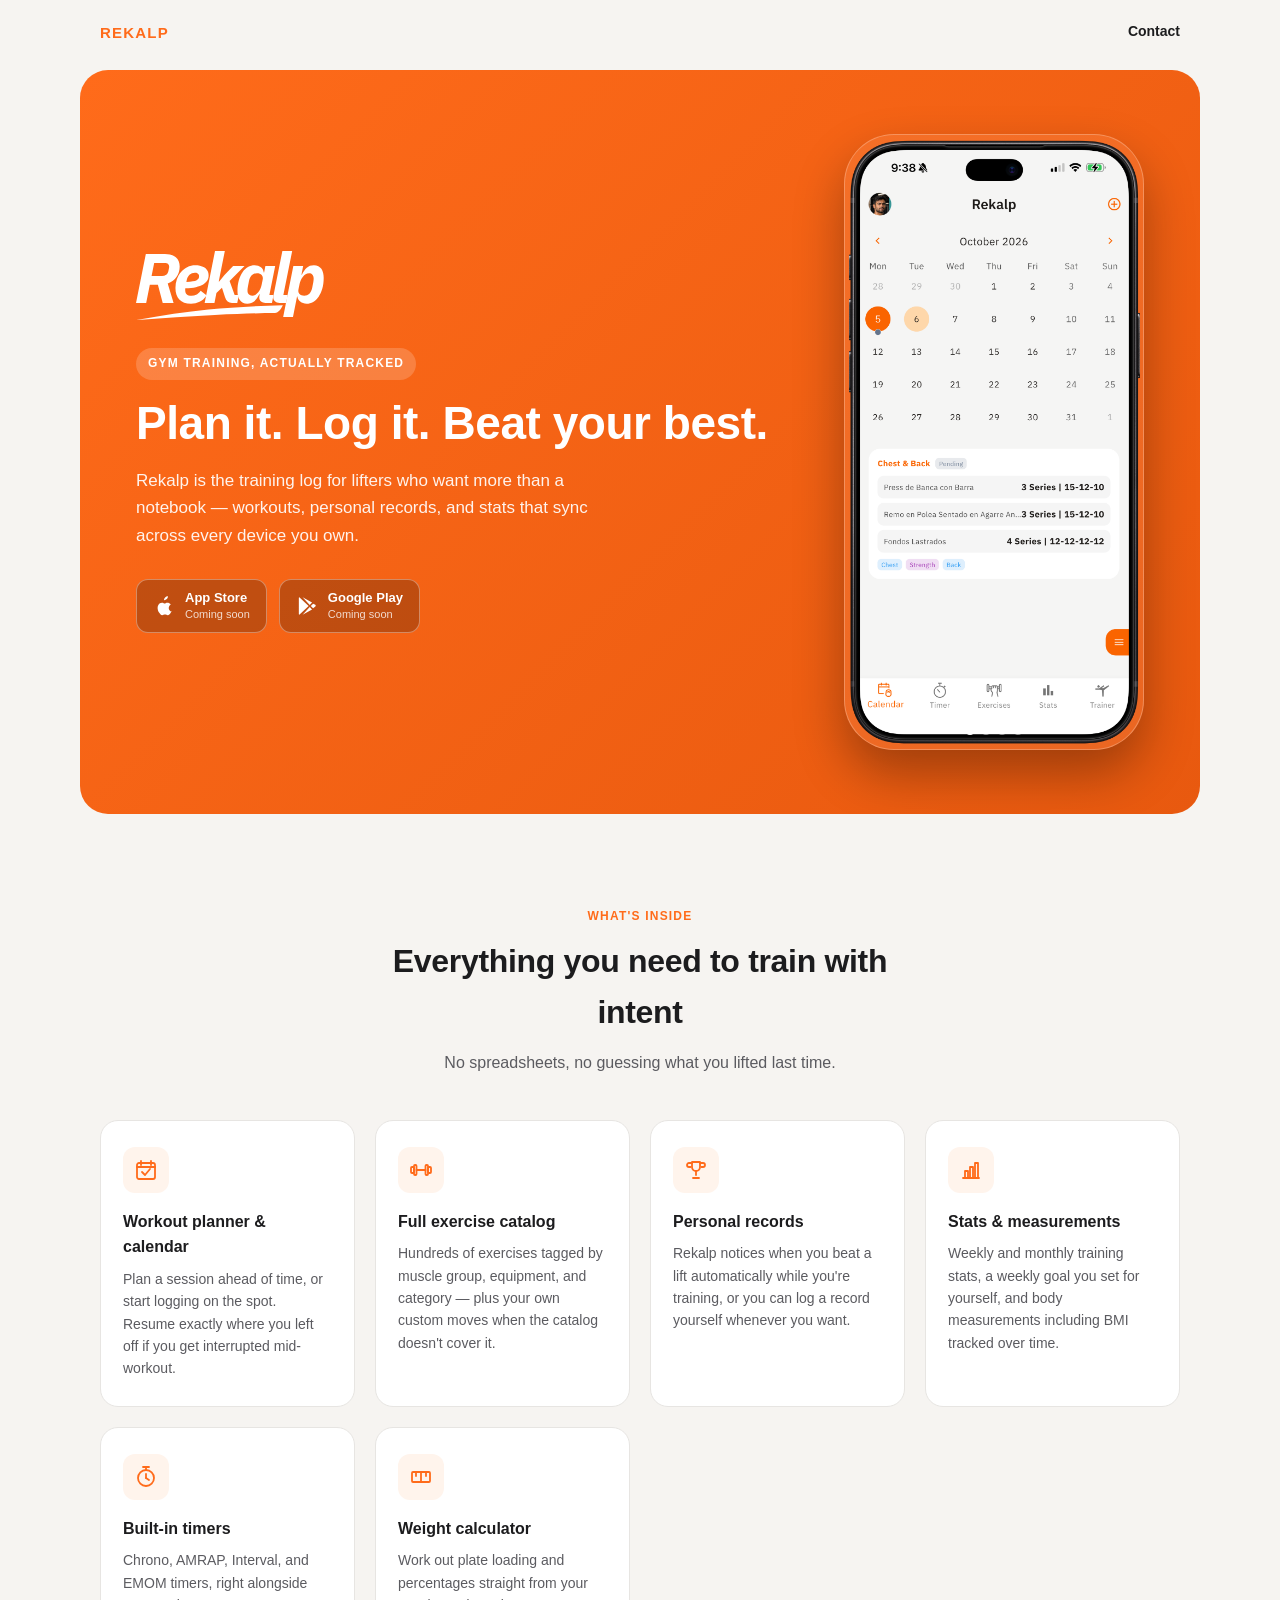
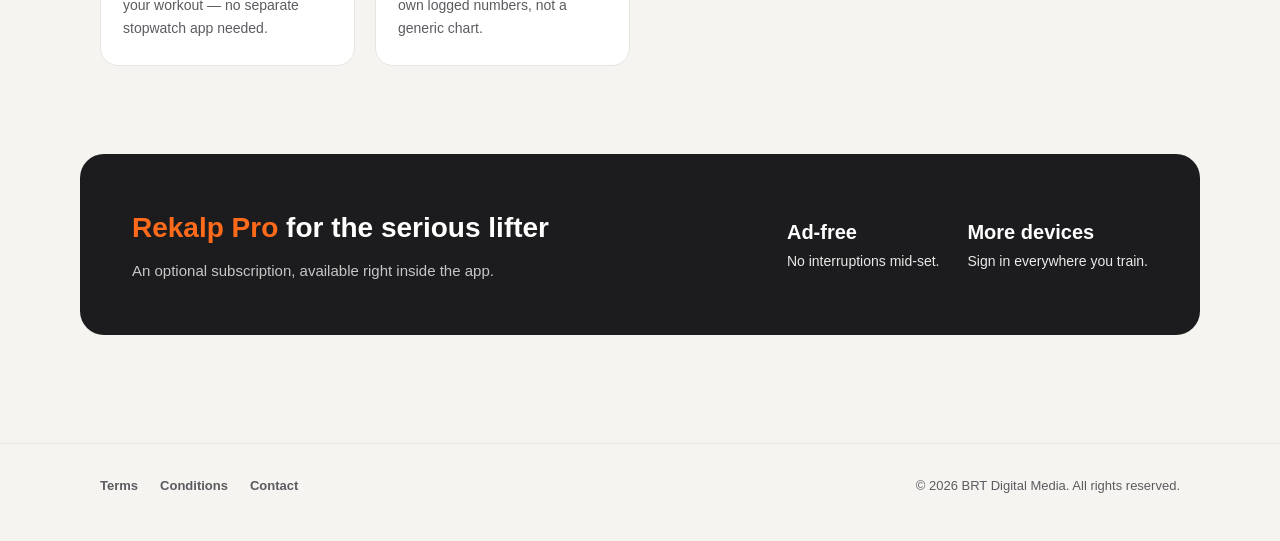
==== index.html @ 87a7c95c "initial landing" ====
<!DOCTYPE html>
<html lang="en">
<head>
<meta charset="UTF-8">
<meta name="viewport" content="width=device-width, initial-scale=1">
<title>Rekalp - Train with intent</title>
<meta name="description" content="Rekalp is a gym training log: plan workouts, log every set, track personal records and stats, all synced across your devices.">
<style>
  :root {
    --accent: #ff6b1a;
    --accent-dark: #e8590f;
    --accent-soft: #fff4ec;
    --ink: #1c1c1e;
    --muted: #5b5b60;
    --line: #e7e5e2;
    --card-bg: #ffffff;
    --page-bg: #f6f4f1;
  }
  * { box-sizing: border-box; }
  html { scroll-behavior: smooth; }
  body {
    margin: 0;
    background: var(--page-bg);
    color: var(--ink);
    font-family: -apple-system, BlinkMacSystemFont, "Segoe UI", Roboto, Helvetica, Arial, sans-serif;
    line-height: 1.6;
  }
  a { color: var(--accent); text-decoration: none; }
  .wrap {
    max-width: 1120px;
    margin: 0 auto;
    padding: 0 20px;
  }

  /* ---- Nav ---- */
  nav.topbar {
    padding: 20px 0;
  }
  nav.topbar .wrap {
    display: flex;
    align-items: center;
    justify-content: space-between;
  }
  .brand {
    font-size: 15px;
    font-weight: 700;
    letter-spacing: 0.08em;
    text-transform: uppercase;
    color: var(--accent);
  }
  .nav-link {
    font-size: 14px;
    font-weight: 600;
    color: var(--ink);
    border-bottom: 2px solid transparent;
    padding-bottom: 2px;
  }
  .nav-link:hover { border-color: var(--accent); }

  /* ---- Hero ---- */
  .hero {
    background: linear-gradient(135deg, var(--accent) 0%, var(--accent-dark) 100%);
    border-radius: 28px;
    margin: 4px 16px 0;
    padding: clamp(32px, 6vw, 64px) clamp(20px, 6vw, 56px);
    overflow: hidden;
  }
  @media (min-width: 900px) {
    .hero { margin: 4px auto 0; max-width: 1120px; }
  }
  .hero-inner {
    display: flex;
    align-items: center;
    gap: clamp(24px, 5vw, 56px);
    flex-wrap: wrap;
  }
  .hero-copy { flex: 1 1 380px; }
  .hero-logo { width: clamp(140px, 22vw, 190px); margin-bottom: 28px; display: block; }
  .hero-logo svg { width: 100%; height: auto; display: block; }
  .eyebrow {
    display: inline-block;
    font-size: 12px;
    font-weight: 700;
    letter-spacing: 0.1em;
    text-transform: uppercase;
    color: #fff;
    background: rgba(255,255,255,0.18);
    padding: 6px 12px;
    border-radius: 999px;
    margin-bottom: 18px;
  }
  .hero h1 {
    color: #fff;
    font-size: clamp(30px, 4.2vw, 46px);
    line-height: 1.12;
    letter-spacing: -0.01em;
    margin: 0 0 18px;
  }
  .hero p.lead {
    color: rgba(255,255,255,0.92);
    font-size: 17px;
    max-width: 480px;
    margin: 0 0 30px;
  }
  .store-row {
    display: flex;
    gap: 12px;
    flex-wrap: wrap;
  }
  .store-badge {
    display: flex;
    align-items: center;
    gap: 10px;
    background: rgba(0,0,0,0.22);
    color: #fff;
    border: 1px solid rgba(255,255,255,0.35);
    border-radius: 12px;
    padding: 10px 16px;
    font-size: 13px;
    line-height: 1.25;
  }
  .store-badge svg { width: 22px; height: 22px; flex-shrink: 0; }
  .store-badge .store-label { font-weight: 700; display: block; font-size: 13px; }
  .store-badge .store-sub { opacity: 0.8; font-size: 11px; }

  .hero-media { flex: 0 0 auto; margin: 0 auto; }
  .carousel {
    position: relative;
    width: 300px;
    max-width: 70vw;
    aspect-ratio: 1090 / 2235;
    border-radius: 50px;
    overflow: hidden;
    background: rgba(255, 255, 255, 0.08);
    border: 1px solid rgba(255, 255, 255, 0.25);
    box-shadow: 0 24px 50px rgba(0, 0, 0, 0.32);
  }
  .carousel-slide {
    position: absolute;
    inset: 0;
    width: 100%;
    height: 100%;
    object-fit: contain;
    opacity: 0;
    transition: opacity 0.6s ease;
  }
  .carousel-slide.active { opacity: 1; }
  .carousel-dots {
    position: absolute;
    left: 0;
    right: 0;
    bottom: 14px;
    display: flex;
    justify-content: center;
    gap: 8px;
  }
  .carousel-dot {
    width: 8px;
    height: 8px;
    border-radius: 50%;
    background: rgba(255,255,255,0.45);
    border: none;
    padding: 0;
    cursor: pointer;
  }
  .carousel-dot.active { background: #fff; }

  /* ---- Features ---- */
  .section { padding: clamp(56px, 8vw, 88px) 0; }
  .section-head { max-width: 560px; margin: 0 auto 44px; text-align: center; }
  .section-head .eyebrow-dark {
    display: inline-block;
    font-size: 12px;
    font-weight: 700;
    letter-spacing: 0.1em;
    text-transform: uppercase;
    color: var(--accent);
    margin-bottom: 10px;
  }
  .section-head h2 {
    font-size: clamp(24px, 3vw, 32px);
    margin: 0 0 12px;
    letter-spacing: -0.01em;
  }
  .section-head p { color: var(--muted); margin: 0; }

  .feature-grid {
    display: grid;
    grid-template-columns: repeat(auto-fit, minmax(230px, 1fr));
    gap: 20px;
  }
  .feature-card {
    background: var(--card-bg);
    border: 1px solid var(--line);
    border-radius: 18px;
    padding: 26px 22px;
  }
  .feature-icon {
    width: 46px;
    height: 46px;
    border-radius: 12px;
    background: var(--accent-soft);
    color: var(--accent);
    display: flex;
    align-items: center;
    justify-content: center;
    margin-bottom: 16px;
  }
  .feature-icon svg { width: 24px; height: 24px; }
  .feature-card h3 {
    font-size: 16px;
    margin: 0 0 8px;
  }
  .feature-card p {
    font-size: 14px;
    color: var(--muted);
    margin: 0;
  }

  /* ---- Pro band ---- */
  .pro-band {
    background: var(--ink);
    border-radius: 24px;
    margin: 0 16px;
    padding: clamp(32px, 6vw, 52px);
    color: #fff;
    display: flex;
    align-items: center;
    justify-content: space-between;
    gap: 24px;
    flex-wrap: wrap;
  }
  @media (min-width: 900px) {
    .pro-band { margin: 0 auto; max-width: 1120px; }
  }
  .pro-band h2 {
    font-size: clamp(22px, 3vw, 28px);
    margin: 0 0 8px;
  }
  .pro-band p {
    color: rgba(255,255,255,0.75);
    max-width: 440px;
    margin: 0;
    font-size: 15px;
  }
  .pro-tag {
    color: var(--accent);
    font-weight: 700;
  }
  .pro-list {
    display: flex;
    gap: 28px;
    flex-wrap: wrap;
  }
  .pro-list div {
    font-size: 14px;
    color: rgba(255,255,255,0.9);
  }
  .pro-list strong { display: block; font-size: 20px; color: #fff; margin-bottom: 2px; }

  /* ---- Footer ---- */
  footer {
    border-top: 1px solid var(--line);
    padding: 32px 0 44px;
    margin-top: 20px;
  }
  footer .wrap {
    display: flex;
    justify-content: space-between;
    align-items: center;
    gap: 16px;
    flex-wrap: wrap;
  }
  .footer-links { display: flex; gap: 22px; flex-wrap: wrap; }
  .footer-links a {
    color: var(--muted);
    font-size: 13px;
    font-weight: 600;
  }
  .footer-links a:hover { color: var(--accent); }
  .footer-copy { color: var(--muted); font-size: 13px; }
</style>
</head>
<body>

<nav class="topbar">
  <div class="wrap">
    <span class="brand">Rekalp</span>
    <a class="nav-link" href="https://mywodbook.com/rekalp/contact.html">Contact</a>
  </div>
</nav>

<header class="hero">
  <div class="hero-inner">
    <div class="hero-copy">
      <div class="hero-logo">
        <svg viewBox="0 0 485 178" xmlns="http://www.w3.org/2000/svg" role="img" aria-label="Rekalp">
          <g fill="#FFFFFF" fill-rule="nonzero">
            <path d="M25.955,132.46 L0,132.46 L25.06,7.518 L73.748,7.518 C85.6813333,7.518 94.9595,10.3223333 101.5825,15.931 C108.2055,21.5396667 111.517,29.4753333 111.517,39.738 C111.517,44.392 110.860667,48.9565 109.548,53.4315 C108.235333,57.9065 106.266333,62.0831667 103.641,65.9615 C101.015667,69.8398333 97.8235,73.2408333 94.0645,76.1645 C90.3055,79.0881667 85.92,81.3853333 80.908,83.056 L95.944,132.46 L68.199,132.46 L55.848,86.099 L35.263,86.099 L25.955,132.46 Z M66.409,63.903 C70.4663333,63.903 73.9568333,62.829 76.8805,60.681 C79.8041667,58.533 81.7433333,55.2513333 82.698,50.836 C83.2946667,48.0913333 83.772,45.8538333 84.13,44.1235 C84.488,42.3931667 84.667,41.0506667 84.667,40.096 C84.667,37.3513333 83.7421667,35.0541667 81.8925,33.2045 C80.0428333,31.3548333 77.149,30.43 73.211,30.43 L46.361,30.43 L39.738,63.903 L66.409,63.903 Z"></path>
            <path d="M140.401755,134.608 C127.036422,134.608 117.072088,130.998167 110.508755,123.7785 C103.945422,116.558833 100.663755,106.684 100.663755,94.154 C100.663755,86.636 101.857088,79.3865 104.243755,72.4055 C106.630422,65.4245 110.031422,59.2788333 114.446755,53.9685 C118.862088,48.6581667 124.232088,44.392 130.556755,41.17 C136.881422,37.948 143.922088,36.337 151.678755,36.337 C155.258755,36.337 159.017755,36.7546667 162.955755,37.59 C166.893755,38.4253333 170.503588,39.8275 173.785255,41.7965 C177.066922,43.7655 179.811588,46.4206667 182.019255,49.762 C184.226922,53.1033333 185.330755,57.3396667 185.330755,62.471 C185.330755,67.3636667 184.197088,71.7491667 181.929755,75.6275 C179.662422,79.5058333 176.142088,82.8471667 171.368755,85.6515 C166.595422,88.4558333 160.449755,90.6635 152.931755,92.2745 C145.413755,93.8855 136.404088,94.87 125.902755,95.228 C125.664088,96.302 125.544755,97.1373333 125.544755,97.734 C125.544755,98.3306667 125.544755,98.8676667 125.544755,99.345 C125.544755,103.879667 126.767922,107.519333 129.214255,110.264 C131.660588,113.008667 135.986422,114.381 142.191755,114.381 C146.249088,114.381 150.037922,113.515833 153.558255,111.7855 C157.078588,110.055167 160.927088,106.564667 165.103755,101.314 L180.497755,113.486 C174.650422,121.242667 168.534588,126.702167 162.150255,129.8645 C155.765922,133.026833 148.516422,134.608 140.401755,134.608 Z M150.246755,55.49 C144.876755,55.49 140.312255,57.2501667 136.553255,60.7705 C132.794255,64.2908333 130.377755,69.094 129.303755,75.18 L128.587755,79.297 C135.270422,78.939 140.729922,78.3423333 144.966255,77.507 C149.202588,76.6716667 152.514088,75.6275 154.900755,74.3745 C157.287422,73.1215 158.898422,71.7193333 159.733755,70.168 C160.569088,68.6166667 160.986755,66.8863333 160.986755,64.977 C160.986755,62.9483333 160.628755,61.3075 159.912755,60.0545 C159.196755,58.8015 158.301755,57.8468333 157.227755,57.1905 C156.153755,56.5341667 154.990255,56.0866667 153.737255,55.848 C152.484255,55.6093333 151.320755,55.49 150.246755,55.49 Z"></path>
            <path d="M201.68551,-1.42108547e-14 L226.74551,-1.42108547e-14 L211.17251,77.865 L212.42551,77.865 L225.31351,61.755 L247.86751,38.485 L277.04451,38.485 L238.91751,76.612 L251.80551,112.412 L262.72451,112.412 L258.42851,132.46 L245.00351,132.46 C236.172844,132.46 230.265844,127.746333 227.28251,118.319 L219.40651,93.796 L205.26551,107.042 L200.25351,132.46 L175.19351,132.46 L201.68551,-1.42108547e-14 Z"></path>
            <path d="M330.452265,132.46 C325.917599,132.46 322.158599,131.266667 319.175265,128.88 C316.191932,126.493333 314.700265,123.092333 314.700265,118.677 C314.700265,117.722333 314.759932,116.708 314.879265,115.634 C314.998599,114.56 315.117932,113.784333 315.237265,113.307 L315.774265,110.622 L314.700265,110.622 C311.000932,118.259333 306.824265,124.166333 302.170265,128.343 C297.516265,132.519667 291.489932,134.608 284.091265,134.608 C279.675932,134.608 275.887099,133.8025 272.724765,132.1915 C269.562432,130.5805 266.966932,128.313167 264.938265,125.3895 C262.909599,122.465833 261.417932,119.005167 260.463265,115.0075 C259.508599,111.009833 259.031265,106.684 259.031265,102.03 C259.031265,92.006 260.194765,82.9665 262.521765,74.9115 C264.848765,66.8565 267.981265,59.965 271.919265,54.237 C275.857265,48.509 280.481432,44.0936667 285.791765,40.991 C291.102099,37.8883333 296.740599,36.337 302.707265,36.337 C309.270599,36.337 314.670432,38.127 318.906765,41.707 C323.143099,45.287 325.559599,49.6426667 326.156265,54.774 L327.051265,54.774 L330.273265,38.485 L355.333265,38.485 L340.476265,112.412 L351.037265,112.412 L347.099265,132.46 L330.452265,132.46 Z M296.442265,114.023 C299.664265,114.023 302.587932,113.187667 305.213265,111.517 C307.838599,109.846333 310.105932,107.817667 312.015265,105.431 C314.043932,103.044333 315.804099,100.210167 317.295765,96.9285 C318.787432,93.6468333 319.891265,90.2756667 320.607265,86.815 L323.471265,72.495 C324.425932,68.0796667 323.530932,64.3803333 320.786265,61.397 C318.041599,58.4136667 314.043932,56.922 308.793265,56.922 C297.933932,56.922 291.072265,63.903 288.208265,77.865 L285.702265,90.395 C285.463599,91.7076667 285.224932,93.3783333 284.986265,95.407 C284.747599,97.4356667 284.628265,99.166 284.628265,100.598 C284.628265,104.774667 285.672432,108.056333 287.760765,110.443 C289.849099,112.829667 292.742932,114.023 296.442265,114.023 Z"></path>
            <path d="M366.49702,132.46 C361.604354,132.46 357.696187,131.147333 354.77252,128.522 C351.848854,125.896667 350.38702,122.436 350.38702,118.14 C350.38702,116.946667 350.56602,115.455 350.92402,113.665 L373.65702,-1.42108547e-14 L398.71702,-1.42108547e-14 L376.16302,112.412 L387.26102,112.412 L383.32302,132.46 L366.49702,132.46 Z"></path>
            <path d="M401.646776,38.485 L426.706776,38.485 L422.410776,60.323 L423.484776,60.323 C427.184109,52.6856667 431.360776,46.7786667 436.014776,42.602 C440.668776,38.4253333 446.695109,36.337 454.093776,36.337 C458.509109,36.337 462.297942,37.1425 465.460276,38.7535 C468.622609,40.3645 471.218109,42.6318333 473.246776,45.5555 C475.275442,48.4791667 476.767109,51.9398333 477.721776,55.9375 C478.676442,59.9351667 479.153776,64.261 479.153776,68.915 C479.153776,78.939 477.990276,87.9785 475.663276,96.0335 C473.336276,104.0885 470.203776,110.98 466.265776,116.708 C462.327776,122.436 457.703609,126.851333 452.393276,129.954 C447.082942,133.056667 441.444442,134.608 435.477776,134.608 C428.914442,134.608 423.514609,132.818 419.278276,129.238 C415.041942,125.658 412.625442,121.302333 412.028776,116.171 L411.133776,116.171 L400.751776,168.26 L375.691776,168.26 L401.646776,38.485 Z M429.391776,114.023 C440.251109,114.023 447.112776,107.042 449.976776,93.08 L452.482776,80.55 C452.721442,79.2373333 452.960109,77.5666667 453.198776,75.538 C453.437442,73.5093333 453.556776,71.779 453.556776,70.347 C453.556776,66.1703333 452.512609,62.8886667 450.424276,60.502 C448.335942,58.1153333 445.442109,56.922 441.742776,56.922 C438.520776,56.922 435.597109,57.7573333 432.971776,59.428 C430.346442,61.0986667 428.079109,63.1273333 426.169776,65.514 C424.141109,67.9006667 422.380942,70.7348333 420.889276,74.0165 C419.397609,77.2981667 418.293776,80.6693333 417.577776,84.13 L414.713776,98.45 C413.759109,103.223333 414.654109,107.012167 417.398776,109.8165 C420.143442,112.620833 424.141109,114.023 429.391776,114.023 Z"></path>
          </g>
          <path d="M0,176.46 C66.1505769,164.254519 127.817244,155.254519 185,149.46 C242.182756,143.665481 305.51609,139.998814 375,138.46 C371.666667,145.126667 368.333333,150.126667 365,153.46 C361.666667,156.793333 358.333333,158.46 355,158.46 C319.430687,158.391214 268.097353,160.057881 201,163.46 C133.902647,166.862119 66.9026466,171.195453 0,176.46 Z" fill="#FFFFFF"></path>
        </svg>
      </div>
      <span class="eyebrow">Gym training, actually tracked</span>
      <h1>Plan it. Log it. Beat your best.</h1>
      <p class="lead">Rekalp is the training log for lifters who want more than a notebook — workouts, personal records, and stats that sync across every device you own.</p>
      <div class="store-row">
        <span class="store-badge">
          <svg viewBox="0 0 24 24" fill="currentColor"><path d="M16.365 1.43c0 1.14-.42 2.1-1.26 2.91-.9.87-1.95 1.32-3.15 1.26-.03-1.11.42-2.1 1.26-2.94.87-.9 1.98-1.35 3.15-1.23zM20.46 17.19c-.42.96-.9 1.83-1.47 2.61-.78 1.08-1.56 2.16-2.82 2.19-1.23.03-1.65-.75-3.06-.75-1.44 0-1.89.72-3.09.78-1.23.06-2.16-1.17-2.97-2.25-1.62-2.19-2.88-6.21-1.2-8.94.84-1.38 2.31-2.25 3.9-2.28 1.2-.03 1.95.81 2.97.81 1.02 0 1.65-.81 3.09-.81 1.26 0 2.61.69 3.57 1.89-3.15 1.95-2.64 6.24.09 7.56z"/></svg>
          <span><span class="store-label">App Store</span><span class="store-sub">Coming soon</span></span>
        </span>
        <span class="store-badge">
          <svg viewBox="0 0 24 24" fill="currentColor"><path d="M3.6 2.4 13.8 12 3.6 21.6c-.3-.2-.5-.5-.5-.9V3.3c0-.4.2-.7.5-.9zM15 13.2l2.5 2.5-10.3 5.9 7.8-8.4zM21.1 10.7c.6.5.6 1.3 0 1.8l-2.4 1.9L16.1 12l2.6-2.4 2.4 1.1zM15 10.8 7.2 2.4l10.3 5.9L15 10.8z"/></svg>
          <span><span class="store-label">Google Play</span><span class="store-sub">Coming soon</span></span>
        </span>
      </div>
    </div>
    <div class="hero-media">
      <div class="carousel" id="heroCarousel">
        <img class="carousel-slide active" src="screenshot_1.png" alt="Rekalp app screenshot 1">
        <img class="carousel-slide" src="screenshot_2.png" alt="Rekalp app screenshot 2">
        <img class="carousel-slide" src="screenshot_3.png" alt="Rekalp app screenshot 3">
        <img class="carousel-slide" src="screenshot_4.png" alt="Rekalp app screenshot 4">
        <div class="carousel-dots">
          <button class="carousel-dot active" data-index="0" aria-label="Show screenshot 1"></button>
          <button class="carousel-dot" data-index="1" aria-label="Show screenshot 2"></button>
          <button class="carousel-dot" data-index="2" aria-label="Show screenshot 3"></button>
          <button class="carousel-dot" data-index="3" aria-label="Show screenshot 4"></button>
        </div>
      </div>
    </div>
  </div>
</header>

<section class="section">
  <div class="wrap">
    <div class="section-head">
      <span class="eyebrow-dark">What's inside</span>
      <h2>Everything you need to train with intent</h2>
      <p>No spreadsheets, no guessing what you lifted last time.</p>
    </div>
    <div class="feature-grid">

      <div class="feature-card">
        <div class="feature-icon">
          <svg viewBox="0 0 24 24" fill="none" stroke="currentColor" stroke-width="1.8" stroke-linecap="round" stroke-linejoin="round"><rect x="3" y="5" width="18" height="16" rx="2"/><line x1="3" y1="9" x2="21" y2="9"/><line x1="7" y1="3" x2="7" y2="7"/><line x1="17" y1="3" x2="17" y2="7"/><polyline points="8 14 11 17 16 11"/></svg>
        </div>
        <h3>Workout planner &amp; calendar</h3>
        <p>Plan a session ahead of time, or start logging on the spot. Resume exactly where you left off if you get interrupted mid-workout.</p>
      </div>

      <div class="feature-card">
        <div class="feature-icon">
          <svg viewBox="0 0 24 24" fill="none" stroke="currentColor" stroke-width="1.8" stroke-linecap="round" stroke-linejoin="round"><rect x="2" y="9" width="3" height="6" rx="1"/><rect x="19" y="9" width="3" height="6" rx="1"/><rect x="5" y="7" width="2.5" height="10" rx="1"/><rect x="16.5" y="7" width="2.5" height="10" rx="1"/><line x1="7.5" y1="12" x2="16.5" y2="12"/></svg>
        </div>
        <h3>Full exercise catalog</h3>
        <p>Hundreds of exercises tagged by muscle group, equipment, and category — plus your own custom moves when the catalog doesn't cover it.</p>
      </div>

      <div class="feature-card">
        <div class="feature-icon">
          <svg viewBox="0 0 24 24" fill="none" stroke="currentColor" stroke-width="1.8" stroke-linecap="round" stroke-linejoin="round"><path d="M8 4h8v5a4 4 0 0 1-8 0V4Z"/><path d="M8 5H5a2 2 0 0 0 0 4h1.5"/><path d="M16 5h3a2 2 0 0 1 0 4h-1.5"/><line x1="12" y1="13" x2="12" y2="17"/><line x1="9" y1="20" x2="15" y2="20"/></svg>
        </div>
        <h3>Personal records</h3>
        <p>Rekalp notices when you beat a lift automatically while you're training, or you can log a record yourself whenever you want.</p>
      </div>

      <div class="feature-card">
        <div class="feature-icon">
          <svg viewBox="0 0 24 24" fill="none" stroke="currentColor" stroke-width="1.8" stroke-linecap="round" stroke-linejoin="round"><line x1="4" y1="20" x2="20" y2="20"/><rect x="6" y="13" width="3" height="7"/><rect x="11" y="9" width="3" height="11"/><rect x="16" y="5" width="3" height="15"/></svg>
        </div>
        <h3>Stats &amp; measurements</h3>
        <p>Weekly and monthly training stats, a weekly goal you set for yourself, and body measurements including BMI tracked over time.</p>
      </div>

      <div class="feature-card">
        <div class="feature-icon">
          <svg viewBox="0 0 24 24" fill="none" stroke="currentColor" stroke-width="1.8" stroke-linecap="round" stroke-linejoin="round"><circle cx="12" cy="13" r="8"/><line x1="12" y1="13" x2="12" y2="9"/><line x1="12" y1="13" x2="15" y2="15"/><line x1="9" y1="2" x2="15" y2="2"/><line x1="12" y1="2" x2="12" y2="5"/></svg>
        </div>
        <h3>Built-in timers</h3>
        <p>Chrono, AMRAP, Interval, and EMOM timers, right alongside your workout — no separate stopwatch app needed.</p>
      </div>

      <div class="feature-card">
        <div class="feature-icon">
          <svg viewBox="0 0 24 24" fill="none" stroke="currentColor" stroke-width="1.8" stroke-linecap="round" stroke-linejoin="round"><rect x="3" y="7" width="18" height="10" rx="1"/><path d="M12 7v10"/><path d="M7 7v4"/><path d="M17 7v4"/></svg>
        </div>
        <h3>Weight calculator</h3>
        <p>Work out plate loading and percentages straight from your own logged numbers, not a generic chart.</p>
      </div>

    </div>
  </div>
</section>

<section class="section" style="padding-top: 0;">
  <div class="pro-band">
    <div>
      <h2><span class="pro-tag">Rekalp Pro</span> for the serious lifter</h2>
      <p>An optional subscription, available right inside the app.</p>
    </div>
    <div class="pro-list">
      <div><strong>Ad&#8209;free</strong>No interruptions mid-set.</div>
      <div><strong>More devices</strong>Sign in everywhere you train.</div>
    </div>
  </div>
</section>

<footer>
  <div class="wrap">
    <div class="footer-links">
      <a href="https://mywodbook.com/rekalp/terms" target="_blank" rel="noopener noreferrer">Terms</a>
      <a href="https://mywodbook.com/rekalp/conditions" target="_blank" rel="noopener noreferrer">Conditions</a>
      <a href="https://mywodbook.com/rekalp/contact.html">Contact</a>
    </div>
    <span class="footer-copy">&copy; 2026 BRT Digital Media. All rights reserved.</span>
  </div>
</footer>

<script>
(function () {
  var root = document.getElementById('heroCarousel');
  if (!root) return;
  var slides = root.querySelectorAll('.carousel-slide');
  var dots = root.querySelectorAll('.carousel-dot');
  var index = 0;
  var timer;

  function show(i) {
    index = i;
    slides.forEach(function (s, n) { s.classList.toggle('active', n === i); });
    dots.forEach(function (d, n) { d.classList.toggle('active', n === i); });
  }

  function next() {
    show((index + 1) % slides.length);
  }

  function restart() {
    clearInterval(timer);
    if (!window.matchMedia('(prefers-reduced-motion: reduce)').matches) {
      timer = setInterval(next, 4500);
    }
  }

  dots.forEach(function (dot) {
    dot.addEventListener('click', function () {
      show(parseInt(dot.dataset.index, 10));
      restart();
    });
  });

  restart();
})();
</script>

</body>
</html>
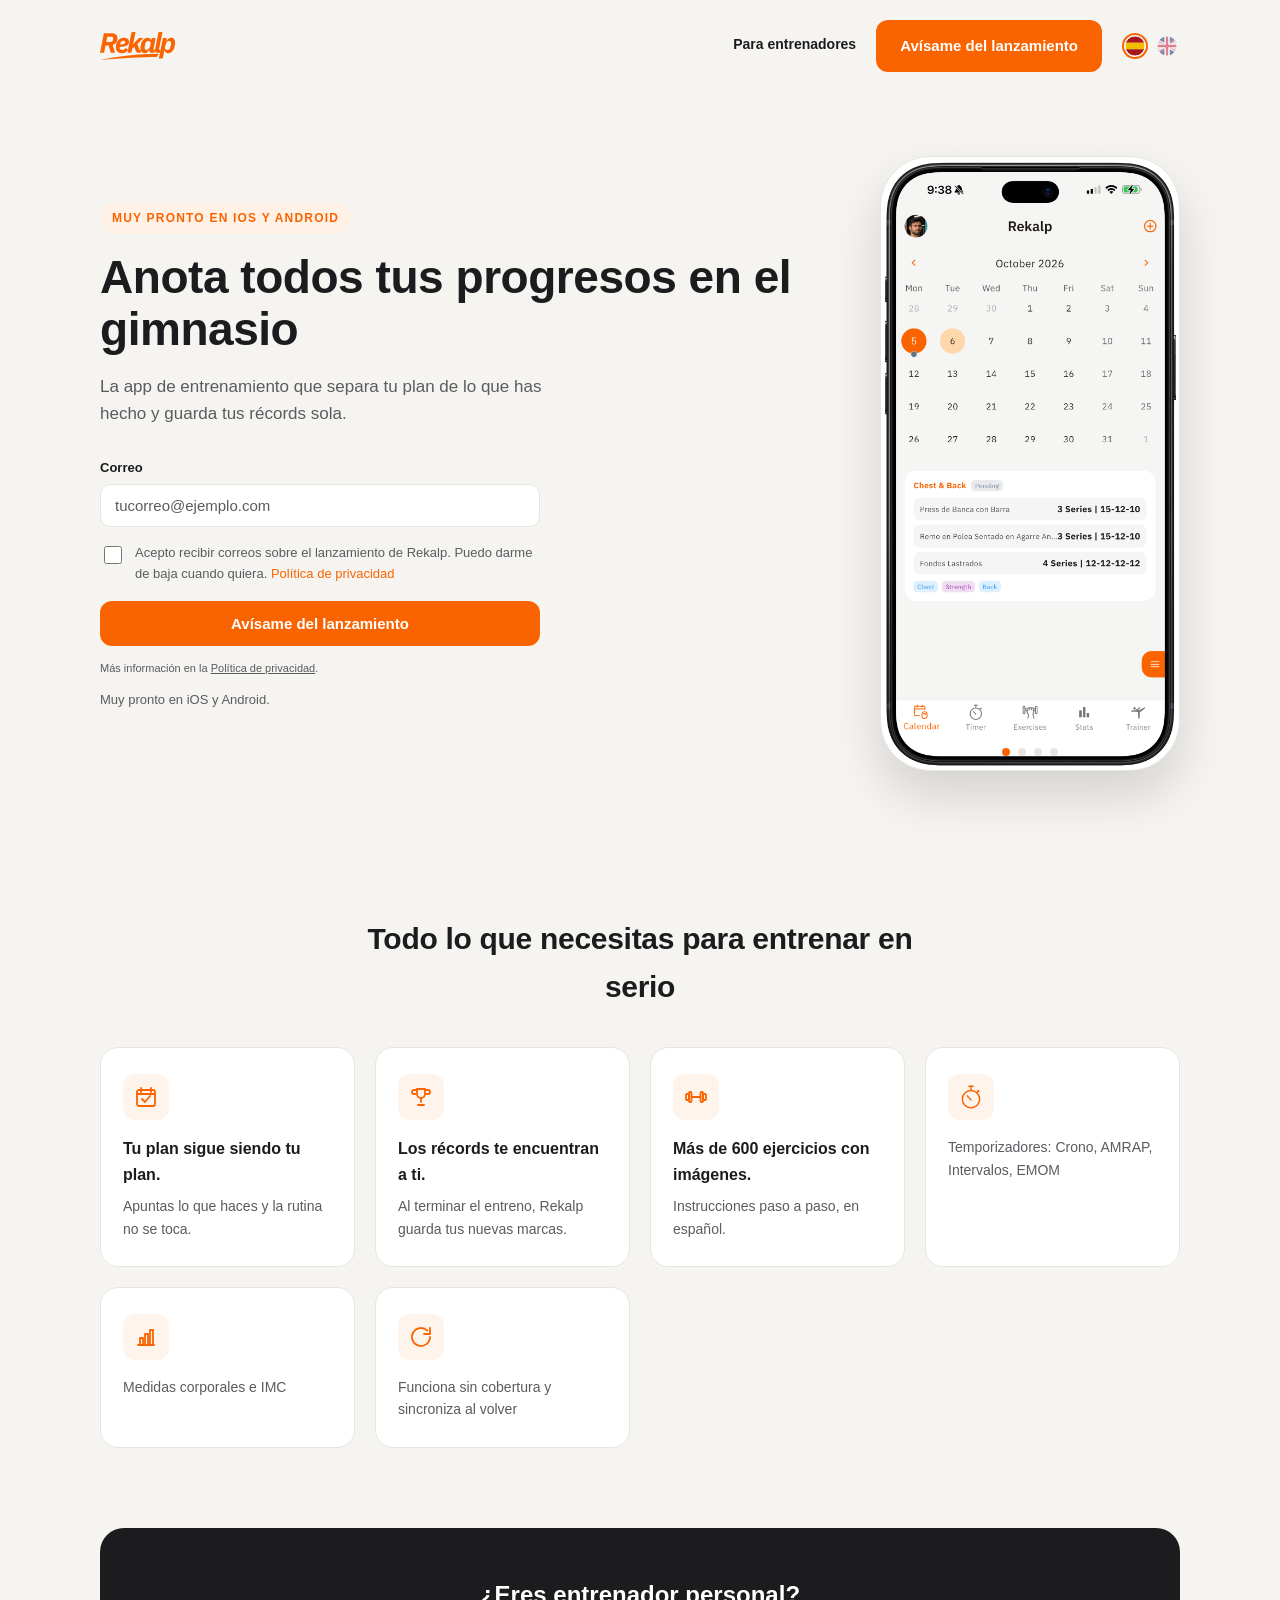
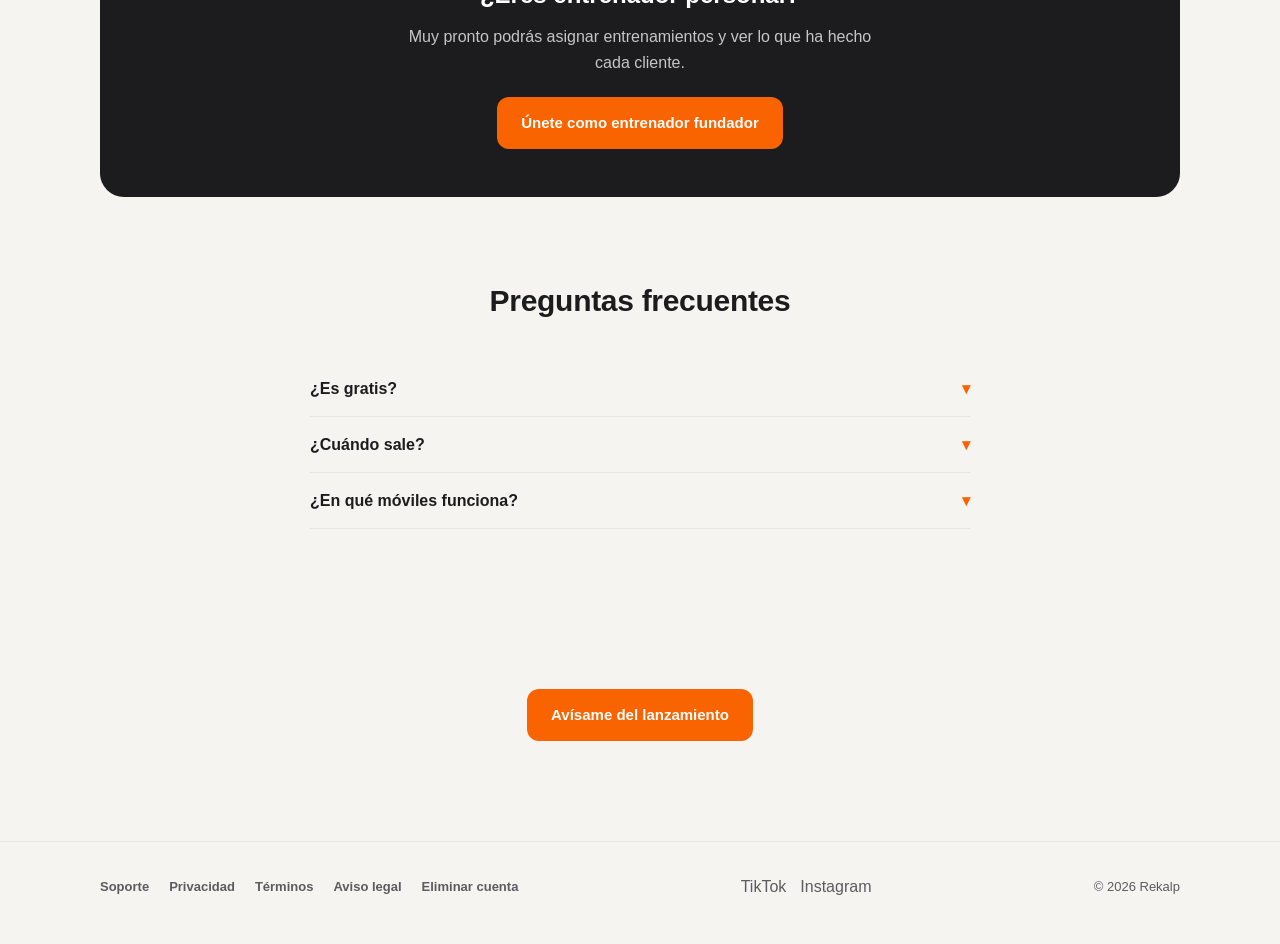
==== commit 5fd318e3: "Recreated the landing" ====
--- a/index.html
+++ b/index.html
@@ -1,336 +1,91 @@
 <!DOCTYPE html>
-<html lang="en">
+<html lang="es">
 <head>
 <meta charset="UTF-8">
 <meta name="viewport" content="width=device-width, initial-scale=1">
-<title>Rekalp - Train with intent</title>
-<meta name="description" content="Rekalp is a gym training log: plan workouts, log every set, track personal records and stats, all synced across your devices.">
-<style>
-  :root {
-    --accent: #ff6b1a;
-    --accent-dark: #e8590f;
-    --accent-soft: #fff4ec;
-    --ink: #1c1c1e;
-    --muted: #5b5b60;
-    --line: #e7e5e2;
-    --card-bg: #ffffff;
-    --page-bg: #f6f4f1;
-  }
-  * { box-sizing: border-box; }
-  html { scroll-behavior: smooth; }
-  body {
-    margin: 0;
-    background: var(--page-bg);
-    color: var(--ink);
-    font-family: -apple-system, BlinkMacSystemFont, "Segoe UI", Roboto, Helvetica, Arial, sans-serif;
-    line-height: 1.6;
-  }
-  a { color: var(--accent); text-decoration: none; }
-  .wrap {
-    max-width: 1120px;
-    margin: 0 auto;
-    padding: 0 20px;
-  }
-
-  /* ---- Nav ---- */
-  nav.topbar {
-    padding: 20px 0;
-  }
-  nav.topbar .wrap {
-    display: flex;
-    align-items: center;
-    justify-content: space-between;
-  }
-  .brand {
-    font-size: 15px;
-    font-weight: 700;
-    letter-spacing: 0.08em;
-    text-transform: uppercase;
-    color: var(--accent);
-  }
-  .nav-link {
-    font-size: 14px;
-    font-weight: 600;
-    color: var(--ink);
-    border-bottom: 2px solid transparent;
-    padding-bottom: 2px;
-  }
-  .nav-link:hover { border-color: var(--accent); }
-
-  /* ---- Hero ---- */
-  .hero {
-    background: linear-gradient(135deg, var(--accent) 0%, var(--accent-dark) 100%);
-    border-radius: 28px;
-    margin: 4px 16px 0;
-    padding: clamp(32px, 6vw, 64px) clamp(20px, 6vw, 56px);
-    overflow: hidden;
-  }
-  @media (min-width: 900px) {
-    .hero { margin: 4px auto 0; max-width: 1120px; }
-  }
-  .hero-inner {
-    display: flex;
-    align-items: center;
-    gap: clamp(24px, 5vw, 56px);
-    flex-wrap: wrap;
-  }
-  .hero-copy { flex: 1 1 380px; }
-  .hero-logo { width: clamp(140px, 22vw, 190px); margin-bottom: 28px; display: block; }
-  .hero-logo svg { width: 100%; height: auto; display: block; }
-  .eyebrow {
-    display: inline-block;
-    font-size: 12px;
-    font-weight: 700;
-    letter-spacing: 0.1em;
-    text-transform: uppercase;
-    color: #fff;
-    background: rgba(255,255,255,0.18);
-    padding: 6px 12px;
-    border-radius: 999px;
-    margin-bottom: 18px;
-  }
-  .hero h1 {
-    color: #fff;
-    font-size: clamp(30px, 4.2vw, 46px);
-    line-height: 1.12;
-    letter-spacing: -0.01em;
-    margin: 0 0 18px;
-  }
-  .hero p.lead {
-    color: rgba(255,255,255,0.92);
-    font-size: 17px;
-    max-width: 480px;
-    margin: 0 0 30px;
-  }
-  .store-row {
-    display: flex;
-    gap: 12px;
-    flex-wrap: wrap;
-  }
-  .store-badge {
-    display: flex;
-    align-items: center;
-    gap: 10px;
-    background: rgba(0,0,0,0.22);
-    color: #fff;
-    border: 1px solid rgba(255,255,255,0.35);
-    border-radius: 12px;
-    padding: 10px 16px;
-    font-size: 13px;
-    line-height: 1.25;
-  }
-  .store-badge svg { width: 22px; height: 22px; flex-shrink: 0; }
-  .store-badge .store-label { font-weight: 700; display: block; font-size: 13px; }
-  .store-badge .store-sub { opacity: 0.8; font-size: 11px; }
-
-  .hero-media { flex: 0 0 auto; margin: 0 auto; }
-  .carousel {
-    position: relative;
-    width: 300px;
-    max-width: 70vw;
-    aspect-ratio: 1090 / 2235;
-    border-radius: 50px;
-    overflow: hidden;
-    background: rgba(255, 255, 255, 0.08);
-    border: 1px solid rgba(255, 255, 255, 0.25);
-    box-shadow: 0 24px 50px rgba(0, 0, 0, 0.32);
-  }
-  .carousel-slide {
-    position: absolute;
-    inset: 0;
-    width: 100%;
-    height: 100%;
-    object-fit: contain;
-    opacity: 0;
-    transition: opacity 0.6s ease;
-  }
-  .carousel-slide.active { opacity: 1; }
-  .carousel-dots {
-    position: absolute;
-    left: 0;
-    right: 0;
-    bottom: 14px;
-    display: flex;
-    justify-content: center;
-    gap: 8px;
-  }
-  .carousel-dot {
-    width: 8px;
-    height: 8px;
-    border-radius: 50%;
-    background: rgba(255,255,255,0.45);
-    border: none;
-    padding: 0;
-    cursor: pointer;
-  }
-  .carousel-dot.active { background: #fff; }
-
-  /* ---- Features ---- */
-  .section { padding: clamp(56px, 8vw, 88px) 0; }
-  .section-head { max-width: 560px; margin: 0 auto 44px; text-align: center; }
-  .section-head .eyebrow-dark {
-    display: inline-block;
-    font-size: 12px;
-    font-weight: 700;
-    letter-spacing: 0.1em;
-    text-transform: uppercase;
-    color: var(--accent);
-    margin-bottom: 10px;
-  }
-  .section-head h2 {
-    font-size: clamp(24px, 3vw, 32px);
-    margin: 0 0 12px;
-    letter-spacing: -0.01em;
-  }
-  .section-head p { color: var(--muted); margin: 0; }
-
-  .feature-grid {
-    display: grid;
-    grid-template-columns: repeat(auto-fit, minmax(230px, 1fr));
-    gap: 20px;
-  }
-  .feature-card {
-    background: var(--card-bg);
-    border: 1px solid var(--line);
-    border-radius: 18px;
-    padding: 26px 22px;
-  }
-  .feature-icon {
-    width: 46px;
-    height: 46px;
-    border-radius: 12px;
-    background: var(--accent-soft);
-    color: var(--accent);
-    display: flex;
-    align-items: center;
-    justify-content: center;
-    margin-bottom: 16px;
-  }
-  .feature-icon svg { width: 24px; height: 24px; }
-  .feature-card h3 {
-    font-size: 16px;
-    margin: 0 0 8px;
-  }
-  .feature-card p {
-    font-size: 14px;
-    color: var(--muted);
-    margin: 0;
-  }
-
-  /* ---- Pro band ---- */
-  .pro-band {
-    background: var(--ink);
-    border-radius: 24px;
-    margin: 0 16px;
-    padding: clamp(32px, 6vw, 52px);
-    color: #fff;
-    display: flex;
-    align-items: center;
-    justify-content: space-between;
-    gap: 24px;
-    flex-wrap: wrap;
-  }
-  @media (min-width: 900px) {
-    .pro-band { margin: 0 auto; max-width: 1120px; }
-  }
-  .pro-band h2 {
-    font-size: clamp(22px, 3vw, 28px);
-    margin: 0 0 8px;
-  }
-  .pro-band p {
-    color: rgba(255,255,255,0.75);
-    max-width: 440px;
-    margin: 0;
-    font-size: 15px;
-  }
-  .pro-tag {
-    color: var(--accent);
-    font-weight: 700;
-  }
-  .pro-list {
-    display: flex;
-    gap: 28px;
-    flex-wrap: wrap;
-  }
-  .pro-list div {
-    font-size: 14px;
-    color: rgba(255,255,255,0.9);
-  }
-  .pro-list strong { display: block; font-size: 20px; color: #fff; margin-bottom: 2px; }
-
-  /* ---- Footer ---- */
-  footer {
-    border-top: 1px solid var(--line);
-    padding: 32px 0 44px;
-    margin-top: 20px;
-  }
-  footer .wrap {
-    display: flex;
-    justify-content: space-between;
-    align-items: center;
-    gap: 16px;
-    flex-wrap: wrap;
-  }
-  .footer-links { display: flex; gap: 22px; flex-wrap: wrap; }
-  .footer-links a {
-    color: var(--muted);
-    font-size: 13px;
-    font-weight: 600;
-  }
-  .footer-links a:hover { color: var(--accent); }
-  .footer-copy { color: var(--muted); font-size: 13px; }
-</style>
+<title>Rekalp — Anota todos tus progresos en el gimnasio</title>
+<meta name="description" content="La app de entrenamiento que separa tu plan de lo que has hecho y guarda tus récords sola. Muy pronto en iOS y Android.">
+<link rel="icon" href="favicon.svg" type="image/svg+xml">
+<link rel="canonical" href="https://rekalp.com/">
+<link rel="stylesheet" href="css/site.css">
 </head>
 <body>
 
 <nav class="topbar">
   <div class="wrap">
-    <span class="brand">Rekalp</span>
-    <a class="nav-link" href="https://mywodbook.com/rekalp/contact.html">Contact</a>
+    <a href="index.html"><img class="brand-logo" src="assets/logo.svg" alt="Rekalp"></a>
+    <div class="nav-links">
+      <a class="nav-link" href="trainers/index.html" data-i18n="nav.trainersLink">Para entrenadores</a>
+      <a class="btn" data-fase="0" href="#waitlist-anchor" data-i18n="nav.ctaWaitlist">Avísame del lanzamiento</a>
+      <a class="btn" data-fase="1,2" href="download/index.html" data-i18n="nav.ctaDownload">Descargar</a>
+      <div class="lang-switch"><button type="button" data-lang-switch="es-ES" aria-label="Español"><img src="assets/icons/flag_es.svg" alt=""></button><button type="button" data-lang-switch="en" aria-label="English"><img src="assets/icons/flag_en.svg" alt=""></button></div>
+    </div>
   </div>
 </nav>
 
 <header class="hero">
-  <div class="hero-inner">
+  <div class="wrap hero-inner">
     <div class="hero-copy">
-      <div class="hero-logo">
-        <svg viewBox="0 0 485 178" xmlns="http://www.w3.org/2000/svg" role="img" aria-label="Rekalp">
-          <g fill="#FFFFFF" fill-rule="nonzero">
-            <path d="M25.955,132.46 L0,132.46 L25.06,7.518 L73.748,7.518 C85.6813333,7.518 94.9595,10.3223333 101.5825,15.931 C108.2055,21.5396667 111.517,29.4753333 111.517,39.738 C111.517,44.392 110.860667,48.9565 109.548,53.4315 C108.235333,57.9065 106.266333,62.0831667 103.641,65.9615 C101.015667,69.8398333 97.8235,73.2408333 94.0645,76.1645 C90.3055,79.0881667 85.92,81.3853333 80.908,83.056 L95.944,132.46 L68.199,132.46 L55.848,86.099 L35.263,86.099 L25.955,132.46 Z M66.409,63.903 C70.4663333,63.903 73.9568333,62.829 76.8805,60.681 C79.8041667,58.533 81.7433333,55.2513333 82.698,50.836 C83.2946667,48.0913333 83.772,45.8538333 84.13,44.1235 C84.488,42.3931667 84.667,41.0506667 84.667,40.096 C84.667,37.3513333 83.7421667,35.0541667 81.8925,33.2045 C80.0428333,31.3548333 77.149,30.43 73.211,30.43 L46.361,30.43 L39.738,63.903 L66.409,63.903 Z"></path>
-            <path d="M140.401755,134.608 C127.036422,134.608 117.072088,130.998167 110.508755,123.7785 C103.945422,116.558833 100.663755,106.684 100.663755,94.154 C100.663755,86.636 101.857088,79.3865 104.243755,72.4055 C106.630422,65.4245 110.031422,59.2788333 114.446755,53.9685 C118.862088,48.6581667 124.232088,44.392 130.556755,41.17 C136.881422,37.948 143.922088,36.337 151.678755,36.337 C155.258755,36.337 159.017755,36.7546667 162.955755,37.59 C166.893755,38.4253333 170.503588,39.8275 173.785255,41.7965 C177.066922,43.7655 179.811588,46.4206667 182.019255,49.762 C184.226922,53.1033333 185.330755,57.3396667 185.330755,62.471 C185.330755,67.3636667 184.197088,71.7491667 181.929755,75.6275 C179.662422,79.5058333 176.142088,82.8471667 171.368755,85.6515 C166.595422,88.4558333 160.449755,90.6635 152.931755,92.2745 C145.413755,93.8855 136.404088,94.87 125.902755,95.228 C125.664088,96.302 125.544755,97.1373333 125.544755,97.734 C125.544755,98.3306667 125.544755,98.8676667 125.544755,99.345 C125.544755,103.879667 126.767922,107.519333 129.214255,110.264 C131.660588,113.008667 135.986422,114.381 142.191755,114.381 C146.249088,114.381 150.037922,113.515833 153.558255,111.7855 C157.078588,110.055167 160.927088,106.564667 165.103755,101.314 L180.497755,113.486 C174.650422,121.242667 168.534588,126.702167 162.150255,129.8645 C155.765922,133.026833 148.516422,134.608 140.401755,134.608 Z M150.246755,55.49 C144.876755,55.49 140.312255,57.2501667 136.553255,60.7705 C132.794255,64.2908333 130.377755,69.094 129.303755,75.18 L128.587755,79.297 C135.270422,78.939 140.729922,78.3423333 144.966255,77.507 C149.202588,76.6716667 152.514088,75.6275 154.900755,74.3745 C157.287422,73.1215 158.898422,71.7193333 159.733755,70.168 C160.569088,68.6166667 160.986755,66.8863333 160.986755,64.977 C160.986755,62.9483333 160.628755,61.3075 159.912755,60.0545 C159.196755,58.8015 158.301755,57.8468333 157.227755,57.1905 C156.153755,56.5341667 154.990255,56.0866667 153.737255,55.848 C152.484255,55.6093333 151.320755,55.49 150.246755,55.49 Z"></path>
-            <path d="M201.68551,-1.42108547e-14 L226.74551,-1.42108547e-14 L211.17251,77.865 L212.42551,77.865 L225.31351,61.755 L247.86751,38.485 L277.04451,38.485 L238.91751,76.612 L251.80551,112.412 L262.72451,112.412 L258.42851,132.46 L245.00351,132.46 C236.172844,132.46 230.265844,127.746333 227.28251,118.319 L219.40651,93.796 L205.26551,107.042 L200.25351,132.46 L175.19351,132.46 L201.68551,-1.42108547e-14 Z"></path>
-            <path d="M330.452265,132.46 C325.917599,132.46 322.158599,131.266667 319.175265,128.88 C316.191932,126.493333 314.700265,123.092333 314.700265,118.677 C314.700265,117.722333 314.759932,116.708 314.879265,115.634 C314.998599,114.56 315.117932,113.784333 315.237265,113.307 L315.774265,110.622 L314.700265,110.622 C311.000932,118.259333 306.824265,124.166333 302.170265,128.343 C297.516265,132.519667 291.489932,134.608 284.091265,134.608 C279.675932,134.608 275.887099,133.8025 272.724765,132.1915 C269.562432,130.5805 266.966932,128.313167 264.938265,125.3895 C262.909599,122.465833 261.417932,119.005167 260.463265,115.0075 C259.508599,111.009833 259.031265,106.684 259.031265,102.03 C259.031265,92.006 260.194765,82.9665 262.521765,74.9115 C264.848765,66.8565 267.981265,59.965 271.919265,54.237 C275.857265,48.509 280.481432,44.0936667 285.791765,40.991 C291.102099,37.8883333 296.740599,36.337 302.707265,36.337 C309.270599,36.337 314.670432,38.127 318.906765,41.707 C323.143099,45.287 325.559599,49.6426667 326.156265,54.774 L327.051265,54.774 L330.273265,38.485 L355.333265,38.485 L340.476265,112.412 L351.037265,112.412 L347.099265,132.46 L330.452265,132.46 Z M296.442265,114.023 C299.664265,114.023 302.587932,113.187667 305.213265,111.517 C307.838599,109.846333 310.105932,107.817667 312.015265,105.431 C314.043932,103.044333 315.804099,100.210167 317.295765,96.9285 C318.787432,93.6468333 319.891265,90.2756667 320.607265,86.815 L323.471265,72.495 C324.425932,68.0796667 323.530932,64.3803333 320.786265,61.397 C318.041599,58.4136667 314.043932,56.922 308.793265,56.922 C297.933932,56.922 291.072265,63.903 288.208265,77.865 L285.702265,90.395 C285.463599,91.7076667 285.224932,93.3783333 284.986265,95.407 C284.747599,97.4356667 284.628265,99.166 284.628265,100.598 C284.628265,104.774667 285.672432,108.056333 287.760765,110.443 C289.849099,112.829667 292.742932,114.023 296.442265,114.023 Z"></path>
-            <path d="M366.49702,132.46 C361.604354,132.46 357.696187,131.147333 354.77252,128.522 C351.848854,125.896667 350.38702,122.436 350.38702,118.14 C350.38702,116.946667 350.56602,115.455 350.92402,113.665 L373.65702,-1.42108547e-14 L398.71702,-1.42108547e-14 L376.16302,112.412 L387.26102,112.412 L383.32302,132.46 L366.49702,132.46 Z"></path>
-            <path d="M401.646776,38.485 L426.706776,38.485 L422.410776,60.323 L423.484776,60.323 C427.184109,52.6856667 431.360776,46.7786667 436.014776,42.602 C440.668776,38.4253333 446.695109,36.337 454.093776,36.337 C458.509109,36.337 462.297942,37.1425 465.460276,38.7535 C468.622609,40.3645 471.218109,42.6318333 473.246776,45.5555 C475.275442,48.4791667 476.767109,51.9398333 477.721776,55.9375 C478.676442,59.9351667 479.153776,64.261 479.153776,68.915 C479.153776,78.939 477.990276,87.9785 475.663276,96.0335 C473.336276,104.0885 470.203776,110.98 466.265776,116.708 C462.327776,122.436 457.703609,126.851333 452.393276,129.954 C447.082942,133.056667 441.444442,134.608 435.477776,134.608 C428.914442,134.608 423.514609,132.818 419.278276,129.238 C415.041942,125.658 412.625442,121.302333 412.028776,116.171 L411.133776,116.171 L400.751776,168.26 L375.691776,168.26 L401.646776,38.485 Z M429.391776,114.023 C440.251109,114.023 447.112776,107.042 449.976776,93.08 L452.482776,80.55 C452.721442,79.2373333 452.960109,77.5666667 453.198776,75.538 C453.437442,73.5093333 453.556776,71.779 453.556776,70.347 C453.556776,66.1703333 452.512609,62.8886667 450.424276,60.502 C448.335942,58.1153333 445.442109,56.922 441.742776,56.922 C438.520776,56.922 435.597109,57.7573333 432.971776,59.428 C430.346442,61.0986667 428.079109,63.1273333 426.169776,65.514 C424.141109,67.9006667 422.380942,70.7348333 420.889276,74.0165 C419.397609,77.2981667 418.293776,80.6693333 417.577776,84.13 L414.713776,98.45 C413.759109,103.223333 414.654109,107.012167 417.398776,109.8165 C420.143442,112.620833 424.141109,114.023 429.391776,114.023 Z"></path>
-          </g>
-          <path d="M0,176.46 C66.1505769,164.254519 127.817244,155.254519 185,149.46 C242.182756,143.665481 305.51609,139.998814 375,138.46 C371.666667,145.126667 368.333333,150.126667 365,153.46 C361.666667,156.793333 358.333333,158.46 355,158.46 C319.430687,158.391214 268.097353,160.057881 201,163.46 C133.902647,166.862119 66.9026466,171.195453 0,176.46 Z" fill="#FFFFFF"></path>
-        </svg>
-      </div>
-      <span class="eyebrow">Gym training, actually tracked</span>
-      <h1>Plan it. Log it. Beat your best.</h1>
-      <p class="lead">Rekalp is the training log for lifters who want more than a notebook — workouts, personal records, and stats that sync across every device you own.</p>
-      <div class="store-row">
-        <span class="store-badge">
-          <svg viewBox="0 0 24 24" fill="currentColor"><path d="M16.365 1.43c0 1.14-.42 2.1-1.26 2.91-.9.87-1.95 1.32-3.15 1.26-.03-1.11.42-2.1 1.26-2.94.87-.9 1.98-1.35 3.15-1.23zM20.46 17.19c-.42.96-.9 1.83-1.47 2.61-.78 1.08-1.56 2.16-2.82 2.19-1.23.03-1.65-.75-3.06-.75-1.44 0-1.89.72-3.09.78-1.23.06-2.16-1.17-2.97-2.25-1.62-2.19-2.88-6.21-1.2-8.94.84-1.38 2.31-2.25 3.9-2.28 1.2-.03 1.95.81 2.97.81 1.02 0 1.65-.81 3.09-.81 1.26 0 2.61.69 3.57 1.89-3.15 1.95-2.64 6.24.09 7.56z"/></svg>
-          <span><span class="store-label">App Store</span><span class="store-sub">Coming soon</span></span>
-        </span>
-        <span class="store-badge">
-          <svg viewBox="0 0 24 24" fill="currentColor"><path d="M3.6 2.4 13.8 12 3.6 21.6c-.3-.2-.5-.5-.5-.9V3.3c0-.4.2-.7.5-.9zM15 13.2l2.5 2.5-10.3 5.9 7.8-8.4zM21.1 10.7c.6.5.6 1.3 0 1.8l-2.4 1.9L16.1 12l2.6-2.4 2.4 1.1zM15 10.8 7.2 2.4l10.3 5.9L15 10.8z"/></svg>
-          <span><span class="store-label">Google Play</span><span class="store-sub">Coming soon</span></span>
-        </span>
-      </div>
-    </div>
+      <span class="eyebrow" id="waitlist-anchor" data-i18n="home.eyebrow">Muy pronto en iOS y Android</span>
+      <h1 data-i18n="home.title">Anota todos tus progresos en el gimnasio</h1>
+      <p class="lead" data-i18n="home.subtitle">La app de entrenamiento que separa tu plan de lo que has hecho y guarda tus récords sola.</p>
+
+      <form class="waitlist-form" id="waitlist-form-users" data-fase="0" novalidate>
+        <label class="field-label" for="email-users" data-i18n="waitlistForm.emailLabel">Correo</label>
+        <input class="field-input" type="email" id="email-users" data-field="email"
+               data-i18n-attr="placeholder:waitlistForm.emailPlaceholder" placeholder="tucorreo@ejemplo.com" required>
+
+        <div class="consent-row">
+          <input type="checkbox" id="consent-users" data-field="consent"
+                 data-consent-text-key="waitlistForm.consentLabel"
+                 data-consent-text="Acepto recibir correos sobre el lanzamiento de Rekalp. Puedo darme de baja cuando quiera.">
+          <label for="consent-users">
+            <span data-i18n="waitlistForm.consentLabel">Acepto recibir correos sobre el lanzamiento de Rekalp. Puedo darme de baja cuando quiera.</span>
+            <a href="privacy/index.html" data-i18n="waitlistForm.consentPrivacyLink">Política de privacidad</a>
+          </label>
+        </div>
+
+        <div class="honeypot-field" aria-hidden="true">
+          <label for="website-users">Website</label>
+          <input type="text" id="website-users" name="website" data-field="honeypot" tabindex="-1" autocomplete="off">
+        </div>
+
+        <div class="form-error" data-field="error"></div>
+
+        <button class="btn btn-block" type="submit" data-i18n="waitlistForm.submitUsers">Avísame del lanzamiento</button>
+
+        <p class="legal-note">
+          <span data-i18n="waitlistForm.legalNoteEnd">Info en la</span>
+          <a href="privacy/index.html" data-i18n="waitlistForm.consentPrivacyLink">Política de privacidad</a>.
+        </p>
+        <p class="hero-note" data-i18n="home.noSpamNote">Muy pronto en iOS y Android.</p>
+      </form>
+
+      <div data-fase="1,2">
+        <div class="store-row">
+          <span class="store-badge">
+            <svg viewBox="0 0 24 24" fill="currentColor"><path d="M16.365 1.43c0 1.14-.42 2.1-1.26 2.91-.9.87-1.95 1.32-3.15 1.26-.03-1.11.42-2.1 1.26-2.94.87-.9 1.98-1.35 3.15-1.23zM20.46 17.19c-.42.96-.9 1.83-1.47 2.61-.78 1.08-1.56 2.16-2.82 2.19-1.23.03-1.65-.75-3.06-.75-1.44 0-1.89.72-3.09.78-1.23.06-2.16-1.17-2.97-2.25-1.62-2.19-2.88-6.21-1.2-8.94.84-1.38 2.31-2.25 3.9-2.28 1.2-.03 1.95.81 2.97.81 1.02 0 1.65-.81 3.09-.81 1.26 0 2.61.69 3.57 1.89-3.15 1.95-2.64 6.24.09 7.56z"/></svg>
+            <span><span class="store-label">App Store</span></span>
+          </span>
+          <span class="store-badge">
+            <svg viewBox="0 0 24 24" fill="currentColor"><path d="M3.6 2.4 13.8 12 3.6 21.6c-.3-.2-.5-.5-.5-.9V3.3c0-.4.2-.7.5-.9zM15 13.2l2.5 2.5-10.3 5.9 7.8-8.4zM21.1 10.7c.6.5.6 1.3 0 1.8l-2.4 1.9L16.1 12l2.6-2.4 2.4 1.1zM15 10.8 7.2 2.4l10.3 5.9L15 10.8z"/></svg>
+            <span><span class="store-label">Google Play</span></span>
+          </span>
+        </div>
+      </div>
+    </div>
+
     <div class="hero-media">
       <div class="carousel" id="heroCarousel">
-        <img class="carousel-slide active" src="screenshot_1.png" alt="Rekalp app screenshot 1">
-        <img class="carousel-slide" src="screenshot_2.png" alt="Rekalp app screenshot 2">
-        <img class="carousel-slide" src="screenshot_3.png" alt="Rekalp app screenshot 3">
-        <img class="carousel-slide" src="screenshot_4.png" alt="Rekalp app screenshot 4">
+        <img class="carousel-slide active" src="screenshot_1.png" alt="Captura de la app Rekalp 1">
+        <img class="carousel-slide" src="screenshot_2.png" alt="Captura de la app Rekalp 2">
+        <img class="carousel-slide" src="screenshot_3.png" alt="Captura de la app Rekalp 3">
+        <img class="carousel-slide" src="screenshot_4.png" alt="Captura de la app Rekalp 4">
         <div class="carousel-dots">
-          <button class="carousel-dot active" data-index="0" aria-label="Show screenshot 1"></button>
-          <button class="carousel-dot" data-index="1" aria-label="Show screenshot 2"></button>
-          <button class="carousel-dot" data-index="2" aria-label="Show screenshot 3"></button>
-          <button class="carousel-dot" data-index="3" aria-label="Show screenshot 4"></button>
+          <button class="carousel-dot active" data-index="0" aria-label="Mostrar captura 1"></button>
+          <button class="carousel-dot" data-index="1" aria-label="Mostrar captura 2"></button>
+          <button class="carousel-dot" data-index="2" aria-label="Mostrar captura 3"></button>
+          <button class="carousel-dot" data-index="3" aria-label="Mostrar captura 4"></button>
         </div>
       </div>
     </div>
@@ -340,122 +95,156 @@
 <section class="section">
   <div class="wrap">
     <div class="section-head">
-      <span class="eyebrow-dark">What's inside</span>
-      <h2>Everything you need to train with intent</h2>
-      <p>No spreadsheets, no guessing what you lifted last time.</p>
-    </div>
-    <div class="feature-grid">
-
-      <div class="feature-card">
+      <h2 data-i18n="home.advantages.title">Todo lo que necesitas para entrenar en serio</h2>
+    </div>
+    <div class="card-grid">
+      <div class="card">
         <div class="feature-icon">
           <svg viewBox="0 0 24 24" fill="none" stroke="currentColor" stroke-width="1.8" stroke-linecap="round" stroke-linejoin="round"><rect x="3" y="5" width="18" height="16" rx="2"/><line x1="3" y1="9" x2="21" y2="9"/><line x1="7" y1="3" x2="7" y2="7"/><line x1="17" y1="3" x2="17" y2="7"/><polyline points="8 14 11 17 16 11"/></svg>
         </div>
-        <h3>Workout planner &amp; calendar</h3>
-        <p>Plan a session ahead of time, or start logging on the spot. Resume exactly where you left off if you get interrupted mid-workout.</p>
-      </div>
-
-      <div class="feature-card">
+        <h3 data-i18n="home.advantages.item1Title">Tu plan sigue siendo tu plan.</h3>
+        <p data-i18n="home.advantages.item1Body">Apuntas lo que haces y la rutina no se toca.</p>
+      </div>
+      <div class="card">
+        <div class="feature-icon">
+          <svg viewBox="0 0 24 24" fill="none" stroke="currentColor" stroke-width="1.8" stroke-linecap="round" stroke-linejoin="round"><path d="M8 4h8v5a4 4 0 0 1-8 0V4Z"/><path d="M8 5H5a2 2 0 0 0 0 4h1.5"/><path d="M16 5h3a2 2 0 0 1 0 4h-1.5"/><line x1="12" y1="13" x2="12" y2="17"/><line x1="9" y1="20" x2="15" y2="20"/></svg>
+        </div>
+        <h3 data-i18n="home.advantages.item2Title">Los récords te encuentran a ti.</h3>
+        <p data-i18n="home.advantages.item2Body">Al terminar el entreno, Rekalp guarda tus nuevas marcas.</p>
+      </div>
+      <div class="card">
         <div class="feature-icon">
           <svg viewBox="0 0 24 24" fill="none" stroke="currentColor" stroke-width="1.8" stroke-linecap="round" stroke-linejoin="round"><rect x="2" y="9" width="3" height="6" rx="1"/><rect x="19" y="9" width="3" height="6" rx="1"/><rect x="5" y="7" width="2.5" height="10" rx="1"/><rect x="16.5" y="7" width="2.5" height="10" rx="1"/><line x1="7.5" y1="12" x2="16.5" y2="12"/></svg>
         </div>
-        <h3>Full exercise catalog</h3>
-        <p>Hundreds of exercises tagged by muscle group, equipment, and category — plus your own custom moves when the catalog doesn't cover it.</p>
-      </div>
-
-      <div class="feature-card">
-        <div class="feature-icon">
-          <svg viewBox="0 0 24 24" fill="none" stroke="currentColor" stroke-width="1.8" stroke-linecap="round" stroke-linejoin="round"><path d="M8 4h8v5a4 4 0 0 1-8 0V4Z"/><path d="M8 5H5a2 2 0 0 0 0 4h1.5"/><path d="M16 5h3a2 2 0 0 1 0 4h-1.5"/><line x1="12" y1="13" x2="12" y2="17"/><line x1="9" y1="20" x2="15" y2="20"/></svg>
-        </div>
-        <h3>Personal records</h3>
-        <p>Rekalp notices when you beat a lift automatically while you're training, or you can log a record yourself whenever you want.</p>
-      </div>
-
-      <div class="feature-card">
+        <h3 data-i18n="home.advantages.item3Title">Más de 600 ejercicios con imágenes.</h3>
+        <p data-i18n="home.advantages.item3Body">Instrucciones paso a paso, en español.</p>
+      </div>
+      <div class="card">
+        <div class="feature-icon">
+          <svg viewBox="0 0 25 24" fill="none"><path d="M12.5 23.25C17.4706 23.25 21.5 19.2206 21.5 14.25C21.5 9.27944 17.4706 5.25 12.5 5.25C7.52944 5.25 3.5 9.27944 3.5 14.25C3.5 19.2206 7.52944 23.25 12.5 23.25Z" stroke="currentColor" stroke-width="1.5" stroke-linecap="round" stroke-linejoin="round"/><path d="M18.5 7.5L20.375 5.625" stroke="currentColor" stroke-width="1.5" stroke-linecap="round" stroke-linejoin="round"/><path d="M20 5.25L20.75 6" stroke="currentColor" stroke-width="1.5" stroke-linecap="round" stroke-linejoin="round"/><path d="M12.5 5.25V0.75" stroke="currentColor" stroke-width="1.5" stroke-linecap="round" stroke-linejoin="round"/><path d="M14.75 0.75H10.25" stroke="currentColor" stroke-width="1.5" stroke-linecap="round" stroke-linejoin="round"/><path d="M12.5 15.0001L8.75 10.8491" stroke="currentColor" stroke-width="1.5" stroke-linecap="round" stroke-linejoin="round"/></svg>
+        </div>
+        <p data-i18n="home.allInOne.timers" style="margin:0;">Temporizadores: Crono, AMRAP, Intervalos, EMOM</p>
+      </div>
+      <div class="card">
         <div class="feature-icon">
           <svg viewBox="0 0 24 24" fill="none" stroke="currentColor" stroke-width="1.8" stroke-linecap="round" stroke-linejoin="round"><line x1="4" y1="20" x2="20" y2="20"/><rect x="6" y="13" width="3" height="7"/><rect x="11" y="9" width="3" height="11"/><rect x="16" y="5" width="3" height="15"/></svg>
         </div>
-        <h3>Stats &amp; measurements</h3>
-        <p>Weekly and monthly training stats, a weekly goal you set for yourself, and body measurements including BMI tracked over time.</p>
-      </div>
-
-      <div class="feature-card">
-        <div class="feature-icon">
-          <svg viewBox="0 0 24 24" fill="none" stroke="currentColor" stroke-width="1.8" stroke-linecap="round" stroke-linejoin="round"><circle cx="12" cy="13" r="8"/><line x1="12" y1="13" x2="12" y2="9"/><line x1="12" y1="13" x2="15" y2="15"/><line x1="9" y1="2" x2="15" y2="2"/><line x1="12" y1="2" x2="12" y2="5"/></svg>
-        </div>
-        <h3>Built-in timers</h3>
-        <p>Chrono, AMRAP, Interval, and EMOM timers, right alongside your workout — no separate stopwatch app needed.</p>
-      </div>
-
-      <div class="feature-card">
-        <div class="feature-icon">
-          <svg viewBox="0 0 24 24" fill="none" stroke="currentColor" stroke-width="1.8" stroke-linecap="round" stroke-linejoin="round"><rect x="3" y="7" width="18" height="10" rx="1"/><path d="M12 7v10"/><path d="M7 7v4"/><path d="M17 7v4"/></svg>
-        </div>
-        <h3>Weight calculator</h3>
-        <p>Work out plate loading and percentages straight from your own logged numbers, not a generic chart.</p>
-      </div>
-
-    </div>
-  </div>
-</section>
-
-<section class="section" style="padding-top: 0;">
-  <div class="pro-band">
-    <div>
-      <h2><span class="pro-tag">Rekalp Pro</span> for the serious lifter</h2>
-      <p>An optional subscription, available right inside the app.</p>
-    </div>
-    <div class="pro-list">
-      <div><strong>Ad&#8209;free</strong>No interruptions mid-set.</div>
-      <div><strong>More devices</strong>Sign in everywhere you train.</div>
-    </div>
+        <p data-i18n="home.allInOne.measurements" style="margin:0;">Medidas corporales e IMC</p>
+      </div>
+      <div class="card">
+        <div class="feature-icon">
+          <svg viewBox="0 0 24 24" fill="none" stroke="currentColor" stroke-width="1.8" stroke-linecap="round" stroke-linejoin="round"><path d="M21 12a9 9 0 1 1-2.64-6.36"/><polyline points="21 3 21 9 15 9"/></svg>
+        </div>
+        <p data-i18n="home.allInOne.offline" style="margin:0;">Funciona sin cobertura y sincroniza al volver</p>
+      </div>
+    </div>
+  </div>
+</section>
+
+<section class="section" style="padding-top:0;">
+  <div class="wrap">
+    <div class="dark-band" style="text-align:center;">
+      <h2 data-i18n="home.trainerBlock.title">¿Eres entrenador personal?</h2>
+      <p style="margin:0 auto 22px; max-width:480px;" data-i18n="home.trainerBlock.body">Muy pronto podrás asignar entrenamientos y ver lo que ha hecho cada cliente.</p>
+      <a class="btn" href="trainers/index.html" data-i18n="home.trainerBlock.cta">Únete como entrenador fundador</a>
+    </div>
+  </div>
+</section>
+
+<section class="section" style="padding-top:0;">
+  <div class="wrap" style="max-width:700px;">
+    <div class="section-head">
+      <h2 data-i18n="home.faq.title">Preguntas frecuentes</h2>
+    </div>
+    <div class="faq-list">
+      <div class="faq-item">
+        <button class="faq-question"><span data-i18n="home.faq.q1">¿Es gratis?</span><span class="chevron">▾</span></button>
+        <div class="faq-answer"><p data-i18n="home.faq.a1">Sí. Rekalp es gratis con anuncios. Rekalp Pro quita los anuncios y te deja usarla en hasta 3 dispositivos (2,99 €/mes o 19,99 €/año).</p></div>
+      </div>
+      <div class="faq-item">
+        <button class="faq-question"><span data-i18n="home.faq.q2">¿Cuándo sale?</span><span class="chevron">▾</span></button>
+        <div class="faq-answer"><p data-fase="0" data-i18n="home.faq.a2">Muy pronto. Apúntate y te avisamos el primer día.</p></div>
+      </div>
+      <div class="faq-item">
+        <button class="faq-question"><span data-i18n="home.faq.q3">¿En qué móviles funciona?</span><span class="chevron">▾</span></button>
+        <div class="faq-answer"><p data-i18n="home.faq.a3">iPhone y Android.</p></div>
+      </div>
+    </div>
+  </div>
+</section>
+
+<section class="section" style="text-align:center;">
+  <div class="wrap">
+    <a class="btn" data-fase="0" href="#waitlist-anchor" data-i18n="home.finalCta">Avísame del lanzamiento</a>
+    <a class="btn" data-fase="1,2" href="download/index.html" data-i18n="nav.ctaDownload">Descargar</a>
   </div>
 </section>
 
 <footer>
   <div class="wrap">
     <div class="footer-links">
-      <a href="https://mywodbook.com/rekalp/terms" target="_blank" rel="noopener noreferrer">Terms</a>
-      <a href="https://mywodbook.com/rekalp/conditions" target="_blank" rel="noopener noreferrer">Conditions</a>
-      <a href="https://mywodbook.com/rekalp/contact.html">Contact</a>
-    </div>
-    <span class="footer-copy">&copy; 2026 BRT Digital Media. All rights reserved.</span>
+      <a href="support/index.html" data-i18n="footer.support">Soporte</a>
+      <a href="privacy/index.html" data-i18n="footer.privacy">Privacidad</a>
+      <a href="terms/index.html" data-i18n="footer.terms">Términos</a>
+      <a href="legal/index.html" data-i18n="footer.legal">Aviso legal</a>
+      <a href="delete-account/index.html" data-i18n="footer.deleteAccount">Eliminar cuenta</a>
+    </div>
+    <div class="footer-social">
+      <!-- TODO: replace with the real TikTok/Instagram handle URLs once confirmed -->
+      <a href="https://www.tiktok.com/@rekalp_app" target="_blank" rel="noopener noreferrer" aria-label="TikTok">TikTok</a>
+      <a href="https://www.instagram.com/rekalp_app" target="_blank" rel="noopener noreferrer" aria-label="Instagram">Instagram</a>
+    </div>
+    <span class="footer-copy" data-i18n="footer.copyright">© 2026 Rekalp</span>
   </div>
 </footer>
 
+<script src="js/fase.js"></script>
+<script src="js/i18n.js"></script>
+<script src="js/waitlist.js"></script>
 <script>
 (function () {
   var root = document.getElementById('heroCarousel');
-  if (!root) return;
-  var slides = root.querySelectorAll('.carousel-slide');
-  var dots = root.querySelectorAll('.carousel-dot');
-  var index = 0;
-  var timer;
-
-  function show(i) {
-    index = i;
-    slides.forEach(function (s, n) { s.classList.toggle('active', n === i); });
-    dots.forEach(function (d, n) { d.classList.toggle('active', n === i); });
+  if (root) {
+    var slides = root.querySelectorAll('.carousel-slide');
+    var dots = root.querySelectorAll('.carousel-dot');
+    var index = 0, timer;
+    function show(i) {
+      index = i;
+      slides.forEach(function (s, n) { s.classList.toggle('active', n === i); });
+      dots.forEach(function (d, n) { d.classList.toggle('active', n === i); });
+    }
+    function next() { show((index + 1) % slides.length); }
+    function restart() {
+      clearInterval(timer);
+      if (!window.matchMedia('(prefers-reduced-motion: reduce)').matches) timer = setInterval(next, 4500);
+    }
+    dots.forEach(function (dot) {
+      dot.addEventListener('click', function () { show(parseInt(dot.dataset.index, 10)); restart(); });
+    });
+    restart();
   }
 
-  function next() {
-    show((index + 1) % slides.length);
-  }
-
-  function restart() {
-    clearInterval(timer);
-    if (!window.matchMedia('(prefers-reduced-motion: reduce)').matches) {
-      timer = setInterval(next, 4500);
-    }
-  }
-
-  dots.forEach(function (dot) {
-    dot.addEventListener('click', function () {
-      show(parseInt(dot.dataset.index, 10));
-      restart();
+  document.querySelectorAll('.faq-question').forEach(function (btn) {
+    btn.addEventListener('click', function () {
+      btn.closest('.faq-item').classList.toggle('open');
     });
   });
 
-  restart();
+  var usersForm = document.getElementById('waitlist-form-users');
+  if (usersForm && window.Rekalp) {
+    Rekalp.attachWaitlistForm(usersForm, {
+      listType: 'usuarios',
+      redirectTo: 'thanks/index.html',
+      redirectWithTipo: false,
+      messages: {
+        invalidEmail: 'Revisa el correo',
+        consentRequired: 'Marca la casilla para continuar',
+        generic: 'Algo ha fallado, inténtalo de nuevo',
+        submitting: 'Enviando…',
+        submitDefault: 'Avísame del lanzamiento'
+      }
+    });
+  }
 })();
 </script>
 
--- a/css/site.css
+++ b/css/site.css
@@ -0,0 +1,299 @@
+:root {
+  --accent: #FA6400;
+  --accent-dark: #d85600;
+  --accent-soft: #fff1e6;
+  --bg: #f6f4f1;
+  --bg-raised: #ffffff;
+  --bg-raised-2: #efece7;
+  --ink: #1c1c1e;
+  --muted: #5b5b60;
+  --line: #e7e5e2;
+}
+
+* { box-sizing: border-box; }
+html { scroll-behavior: smooth; }
+body {
+  margin: 0;
+  background: var(--bg);
+  color: var(--ink);
+  font-family: -apple-system, BlinkMacSystemFont, "Segoe UI", Roboto, Helvetica, Arial, sans-serif;
+  line-height: 1.6;
+}
+a { color: var(--accent); text-decoration: none; }
+a:hover { opacity: 0.85; }
+.wrap { max-width: 1120px; margin: 0 auto; padding: 0 20px; }
+img { max-width: 100%; }
+
+/* ---- Nav ---- */
+nav.topbar { padding: 20px 0; }
+nav.topbar .wrap { display: flex; align-items: center; justify-content: space-between; gap: 16px; }
+.brand-logo { height: 28px; display: block; }
+.nav-links { display: flex; align-items: center; gap: 20px; }
+.nav-link { font-size: 14px; font-weight: 600; color: var(--ink); border-bottom: 2px solid transparent; padding-bottom: 2px; }
+.nav-link:hover { opacity: 1; border-color: var(--accent); }
+
+.lang-switch { display: flex; gap: 6px; }
+.lang-switch button {
+  width: 26px; height: 26px; border-radius: 50%; padding: 0;
+  border: 2px solid transparent; background: none; cursor: pointer;
+  overflow: hidden; opacity: 0.5;
+}
+.lang-switch button img { width: 100%; height: 100%; object-fit: cover; display: block; }
+.lang-switch button.active { border-color: var(--accent); opacity: 1; }
+
+/* ---- Buttons ---- */
+.btn {
+  display: inline-flex;
+  align-items: center;
+  justify-content: center;
+  gap: 8px;
+  background: var(--accent);
+  color: #fff;
+  font-weight: 700;
+  font-size: 15px;
+  border: none;
+  border-radius: 12px;
+  padding: 14px 24px;
+  cursor: pointer;
+  text-align: center;
+}
+.btn:hover { background: var(--accent-dark); }
+.btn:disabled { opacity: 0.6; cursor: default; }
+.btn-secondary {
+  background: transparent;
+  color: var(--ink);
+  border: 1px solid var(--line);
+}
+.btn-secondary:hover { border-color: var(--accent); background: transparent; opacity: 1; }
+.btn-block { width: 100%; }
+
+/* ---- Hero ---- */
+.hero { padding: clamp(32px, 6vw, 64px) 0; }
+.hero-inner { display: flex; align-items: center; gap: clamp(24px, 5vw, 56px); flex-wrap: wrap; }
+.hero-copy { flex: 1 1 380px; }
+.eyebrow {
+  display: inline-block;
+  font-size: 12px;
+  font-weight: 700;
+  letter-spacing: 0.1em;
+  text-transform: uppercase;
+  color: var(--accent);
+  background: var(--accent-soft);
+  padding: 6px 12px;
+  border-radius: 999px;
+  margin-bottom: 18px;
+}
+.hero h1 { font-size: clamp(30px, 4.2vw, 46px); line-height: 1.12; letter-spacing: -0.01em; margin: 0 0 18px; }
+.hero p.lead { color: var(--muted); font-size: 17px; max-width: 480px; margin: 0 0 30px; }
+.hero-note { color: var(--muted); font-size: 13px; margin-top: 14px; max-width: 420px; }
+
+.hero-media { flex: 0 0 auto; margin: 0 auto; }
+.carousel {
+  position: relative;
+  width: 300px;
+  max-width: 70vw;
+  aspect-ratio: 1090 / 2235;
+  border-radius: 50px;
+  overflow: hidden;
+  background: var(--bg-raised);
+  border: 1px solid var(--line);
+  box-shadow: 0 24px 50px rgba(0, 0, 0, 0.14);
+}
+.carousel-slide { position: absolute; inset: 0; width: 100%; height: 100%; object-fit: contain; opacity: 0; transition: opacity 0.6s ease; }
+.carousel-slide.active { opacity: 1; }
+.carousel-dots { position: absolute; left: 0; right: 0; bottom: 14px; display: flex; justify-content: center; gap: 8px; }
+.carousel-dot { width: 8px; height: 8px; border-radius: 50%; background: var(--line); border: none; padding: 0; cursor: pointer; }
+.carousel-dot.active { background: var(--accent); }
+
+/* ---- Store badges ---- */
+.store-row { display: flex; gap: 12px; flex-wrap: wrap; }
+.store-badge {
+  display: flex; align-items: center; gap: 10px;
+  background: var(--bg-raised); color: var(--ink);
+  border: 1px solid var(--line); border-radius: 12px;
+  padding: 10px 16px; font-size: 13px; line-height: 1.25;
+}
+.store-badge svg { width: 22px; height: 22px; flex-shrink: 0; }
+.store-badge .store-label { font-weight: 700; display: block; font-size: 13px; }
+.store-badge .store-sub { color: var(--muted); font-size: 11px; }
+
+/* ---- Sections ---- */
+.section { padding: clamp(48px, 8vw, 80px) 0; }
+.section-head { max-width: 560px; margin: 0 auto 36px; text-align: center; }
+.section-head h2 { font-size: clamp(22px, 3vw, 30px); margin: 0 0 10px; letter-spacing: -0.01em; }
+.section-head p { color: var(--muted); margin: 0; }
+
+/* ---- Cards / feature grid ---- */
+.card-grid { display: grid; grid-template-columns: repeat(auto-fit, minmax(230px, 1fr)); gap: 20px; }
+.card {
+  background: var(--bg-raised);
+  border: 1px solid var(--line);
+  border-radius: 18px;
+  padding: 26px 22px;
+}
+.card h3 { font-size: 16px; margin: 0 0 8px; }
+.card p { font-size: 14px; color: var(--muted); margin: 0; }
+
+/* ---- Feature icon (reintroduced from the pre-rebuild reference site) ---- */
+.feature-icon {
+  width: 46px;
+  height: 46px;
+  border-radius: 12px;
+  background: #fff4ec;
+  color: var(--accent);
+  display: flex;
+  align-items: center;
+  justify-content: center;
+  margin-bottom: 16px;
+}
+.feature-icon svg { width: 24px; height: 24px; }
+
+/* ---- Step badge (numbered circle, same visual language as .feature-icon) ---- */
+.step-badge {
+  width: 36px;
+  height: 36px;
+  border-radius: 50%;
+  background: var(--accent-soft);
+  color: var(--accent);
+  font-weight: 700;
+  font-size: 15px;
+  display: flex;
+  align-items: center;
+  justify-content: center;
+  margin-bottom: 14px;
+}
+
+/* ---- Trainer / CTA band (light) ---- */
+.band {
+  background: var(--bg-raised);
+  border: 1px solid var(--line);
+  border-radius: 24px;
+  padding: clamp(28px, 6vw, 48px);
+  text-align: center;
+}
+.band h2 { font-size: clamp(22px, 3vw, 28px); margin: 0 0 10px; }
+.band p { color: var(--muted); max-width: 520px; margin: 0 auto 22px; }
+
+/* ---- Dark band (the one deliberate high-contrast moment per page,
+   reintroduced from the reference site's .pro-band) ---- */
+.dark-band {
+  background: #1c1c1e;
+  color: #fff;
+  border-radius: 24px;
+  padding: clamp(28px, 6vw, 48px);
+}
+.dark-band h2, .dark-band h3 { color: #fff; margin: 0 0 10px; }
+.dark-band p { color: rgba(255,255,255,0.75); margin: 0 0 14px; }
+.dark-band .accent { color: var(--accent); font-weight: 700; }
+
+/* ---- Problem / solution two-column list (used inside .dark-band) ---- */
+.ps-header { display: grid; grid-template-columns: 1fr 1fr; gap: 24px; margin-bottom: 4px; }
+.ps-label {
+  font-size: 11px; font-weight: 700; letter-spacing: 0.08em; text-transform: uppercase;
+}
+.ps-label-problem { color: rgba(255,255,255,0.5); }
+.ps-label-solution { color: var(--accent); }
+.ps-row {
+  display: grid; grid-template-columns: 1fr 1fr; gap: 24px;
+  padding: 12px 0; border-bottom: 1px solid rgba(255,255,255,0.12);
+}
+.ps-row:last-child { border-bottom: none; }
+.ps-cell { display: flex; align-items: flex-start; gap: 10px; font-size: 14px; }
+.ps-cell svg { flex-shrink: 0; margin-top: 2px; }
+.ps-cell.ps-problem { color: rgba(255,255,255,0.7); border-right: 1px solid rgba(255,255,255,0.12); padding-right: 14px; }
+.ps-cell.ps-problem svg { color: rgba(255,255,255,0.4); }
+.ps-cell.ps-solution { color: rgba(255,255,255,0.95); padding-left: 2px; }
+.ps-cell.ps-solution svg { color: #34c759; }
+@media (max-width: 600px) {
+  .ps-header, .ps-row { grid-template-columns: 1fr; gap: 6px; }
+  .ps-cell.ps-problem { border-right: none; padding-right: 0; padding-bottom: 2px; }
+  .ps-label-solution { margin-top: 4px; }
+}
+
+/* ---- FAQ accordion ---- */
+.faq-item { border-bottom: 1px solid var(--line); }
+.faq-question {
+  width: 100%; text-align: left; background: none; border: none; color: var(--ink);
+  font-size: 16px; font-weight: 600; padding: 18px 0; cursor: pointer;
+  display: flex; justify-content: space-between; align-items: center; gap: 12px;
+}
+.faq-question .chevron { transition: transform 0.2s ease; color: var(--accent); flex-shrink: 0; }
+.faq-item.open .chevron { transform: rotate(180deg); }
+.faq-answer { max-height: 0; overflow: hidden; transition: max-height 0.25s ease; }
+.faq-item.open .faq-answer { max-height: 300px; }
+.faq-answer p { color: var(--muted); margin: 0 0 18px; font-size: 14px; }
+.faq-answer a { color: var(--accent); }
+
+/* ---- Forms ---- */
+.waitlist-form { max-width: 440px; }
+.field-label { display: block; font-size: 13px; font-weight: 600; margin-bottom: 6px; }
+.field-input, .field-select {
+  width: 100%;
+  background: var(--bg-raised);
+  border: 1px solid var(--line);
+  border-radius: 10px;
+  padding: 12px 14px;
+  color: var(--ink);
+  font-size: 15px;
+  margin-bottom: 16px;
+}
+.field-input:focus, .field-select:focus { outline: none; border-color: var(--accent); }
+.field-input::placeholder { color: var(--muted); }
+.consent-row { display: flex; align-items: flex-start; gap: 10px; margin-bottom: 16px; }
+.consent-row input[type="checkbox"] { margin-top: 3px; width: 18px; height: 18px; accent-color: var(--accent); flex-shrink: 0; }
+.consent-row label { font-size: 13px; color: var(--muted); }
+.consent-row a { color: var(--accent); }
+.honeypot-field { position: absolute; left: -9999px; width: 1px; height: 1px; overflow: hidden; }
+.form-error { color: #ff6b6b; font-size: 13px; margin: -4px 0 14px; display: none; }
+.legal-note { font-size: 11px; color: var(--muted); margin-top: 14px; line-height: 1.5; }
+.legal-note a { color: var(--muted); text-decoration: underline; }
+.radio-group { display: flex; flex-wrap: wrap; gap: 10px; margin-bottom: 16px; }
+.radio-chip {
+  display: inline-flex; align-items: center; gap: 6px;
+  background: var(--bg-raised); border: 1px solid var(--line);
+  border-radius: 999px; padding: 8px 14px; font-size: 13px; cursor: pointer;
+}
+.radio-chip input { accent-color: var(--accent); }
+
+/* ---- Pricing table ---- */
+.pricing-table { width: 100%; border-collapse: collapse; margin: 20px 0; font-size: 14px; }
+.pricing-table th, .pricing-table td { padding: 12px 14px; text-align: left; border-bottom: 1px solid var(--line); }
+.pricing-table th { color: var(--muted); font-weight: 600; font-size: 12px; text-transform: uppercase; letter-spacing: 0.04em; }
+
+/* ---- Doc pages (privacy/terms/legal) ---- */
+.doc { max-width: 720px; margin: 0 auto; padding: clamp(40px, 6vw, 64px) 20px 80px; }
+.doc h1 { font-size: 30px; margin: 0 0 6px; letter-spacing: -0.01em; }
+.doc .meta { color: var(--muted); font-size: 14px; margin: 0 0 28px; }
+.doc .intro { font-size: 16px; margin-bottom: 32px; color: var(--muted); }
+.doc h2 { font-size: 17px; margin: 32px 0 10px; padding-bottom: 8px; border-bottom: 2px solid var(--accent); display: inline-block; }
+.doc p { margin: 0 0 14px; color: var(--muted); }
+.doc ul { margin: 0 0 14px; padding-left: 20px; color: var(--muted); }
+.doc li { margin-bottom: 8px; }
+.doc strong { color: var(--ink); font-weight: 600; }
+.doc .note {
+  background: var(--accent-soft); border: 1px solid rgba(250, 100, 0, 0.3);
+  border-radius: 10px; padding: 14px 16px; font-size: 14px; color: var(--ink); margin: 20px 0;
+}
+.doc .contact-card { margin-top: 32px; padding-top: 24px; border-top: 1px solid var(--line); }
+
+/* ---- Simple centered pages (thanks / confirmed / delete-account / support / 404) ---- */
+.simple-page { min-height: 70vh; display: flex; align-items: center; padding: 40px 0; }
+.simple-card { max-width: 560px; margin: 0 auto; text-align: center; padding: 0 20px; }
+.simple-card h1 { font-size: 28px; margin: 0 0 14px; }
+.simple-card p { color: var(--muted); font-size: 16px; margin: 0 0 20px; }
+.share-row { display: flex; gap: 12px; justify-content: center; flex-wrap: wrap; margin-top: 24px; }
+.social-row { display: flex; gap: 14px; justify-content: center; margin-top: 24px; }
+.social-row a { color: var(--muted); font-size: 14px; font-weight: 600; }
+
+/* ---- Footer ---- */
+footer { border-top: 1px solid var(--line); padding: 32px 0 44px; margin-top: 20px; }
+footer .wrap { display: flex; justify-content: space-between; align-items: center; gap: 16px; flex-wrap: wrap; }
+.footer-links { display: flex; gap: 20px; flex-wrap: wrap; }
+.footer-links a { color: var(--muted); font-size: 13px; font-weight: 600; }
+.footer-social { display: flex; gap: 14px; }
+.footer-social a { color: var(--muted); }
+.footer-copy { color: var(--muted); font-size: 13px; }
+
+@media (min-width: 700px) {
+  footer .wrap { flex-wrap: nowrap; }
+}
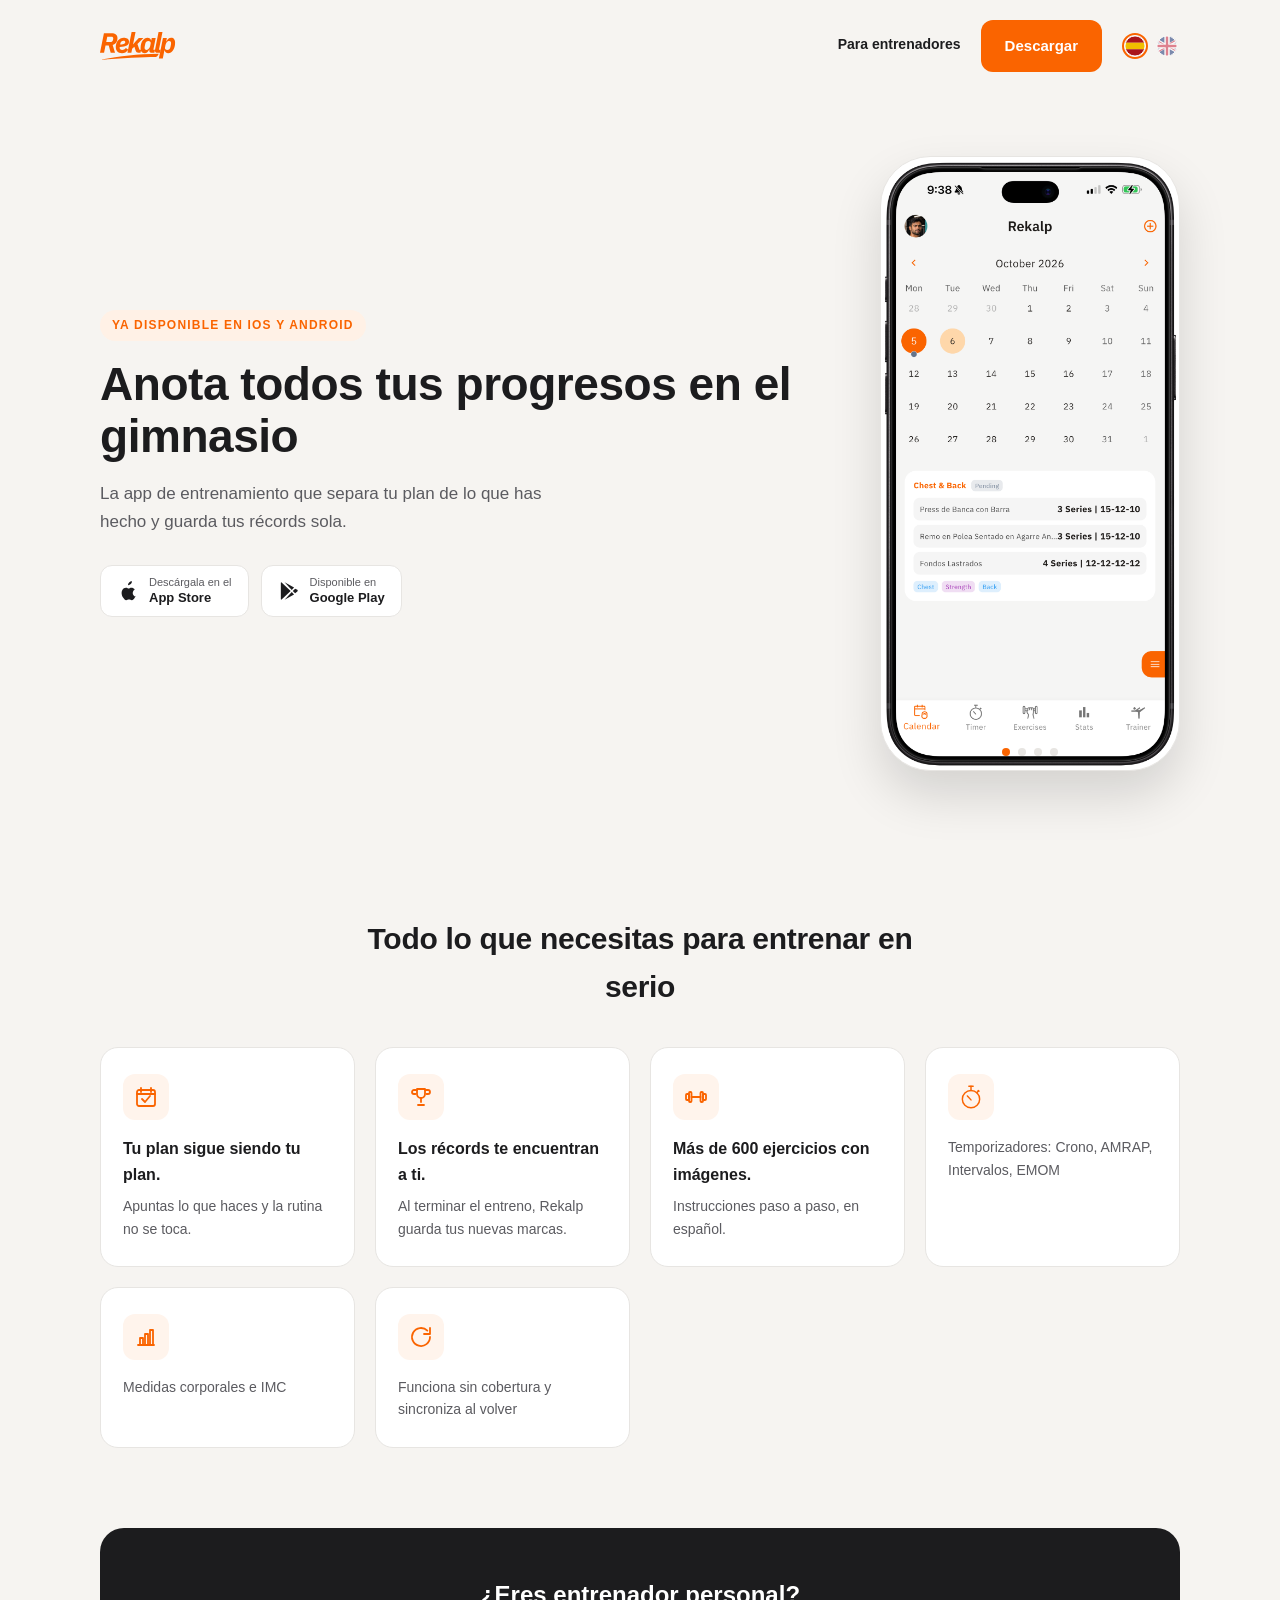
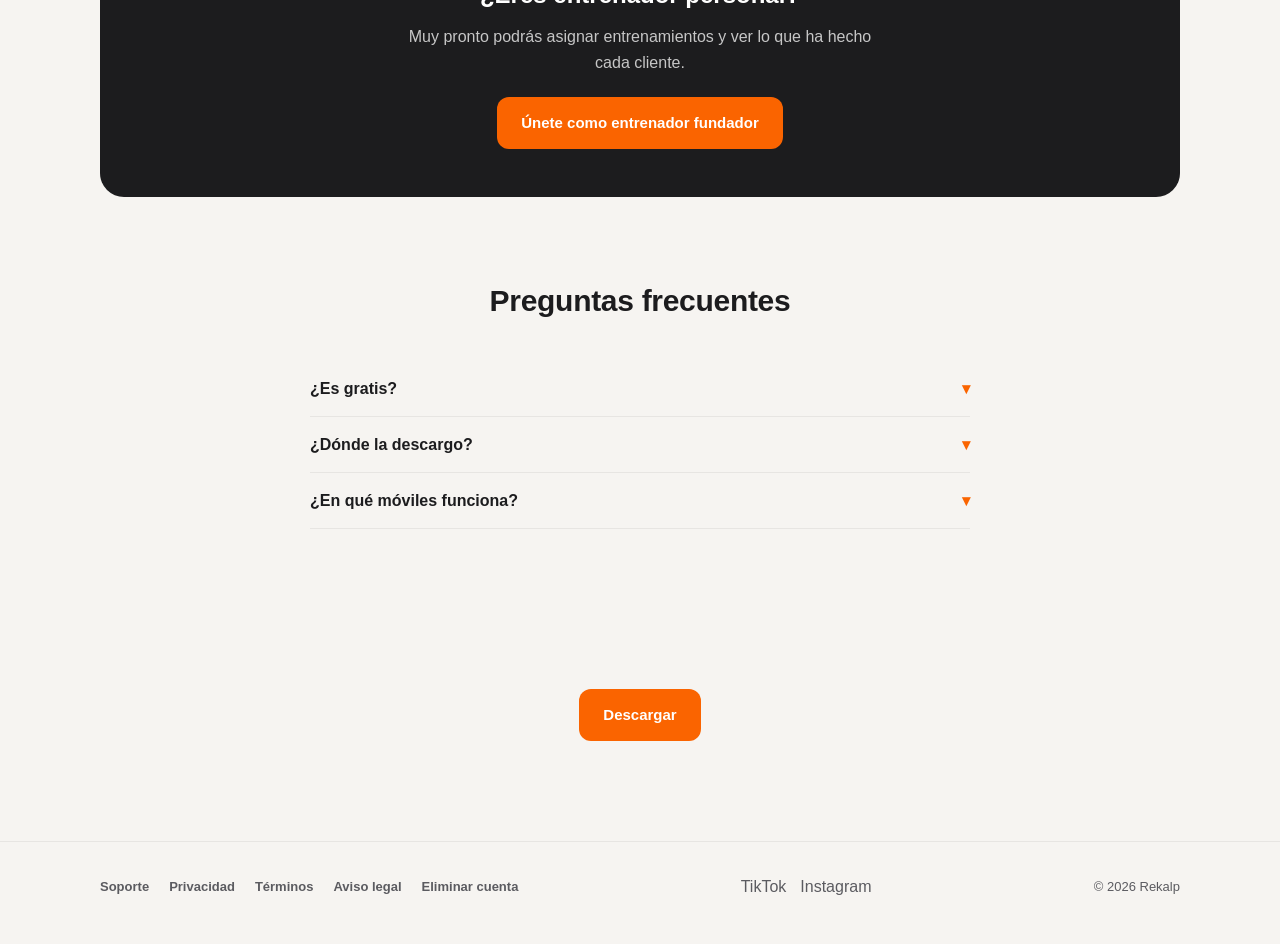
==== commit 34d30003: "released app version" ====
--- a/index.html
+++ b/index.html
@@ -4,7 +4,7 @@
 <meta charset="UTF-8">
 <meta name="viewport" content="width=device-width, initial-scale=1">
 <title>Rekalp — Anota todos tus progresos en el gimnasio</title>
-<meta name="description" content="La app de entrenamiento que separa tu plan de lo que has hecho y guarda tus récords sola. Muy pronto en iOS y Android.">
+<meta name="description" content="La app de entrenamiento que separa tu plan de lo que has hecho y guarda tus récords sola. Disponible gratis en iOS y Android.">
 <link rel="icon" href="favicon.svg" type="image/svg+xml">
 <link rel="canonical" href="https://rekalp.com/">
 <link rel="stylesheet" href="css/site.css">
@@ -26,7 +26,7 @@
 <header class="hero">
   <div class="wrap hero-inner">
     <div class="hero-copy">
-      <span class="eyebrow" id="waitlist-anchor" data-i18n="home.eyebrow">Muy pronto en iOS y Android</span>
+      <span class="eyebrow" id="waitlist-anchor" data-i18n="home.eyebrow">Ya disponible en iOS y Android</span>
       <h1 data-i18n="home.title">Anota todos tus progresos en el gimnasio</h1>
       <p class="lead" data-i18n="home.subtitle">La app de entrenamiento que separa tu plan de lo que has hecho y guarda tus récords sola.</p>
 
@@ -63,14 +63,14 @@
 
       <div data-fase="1,2">
         <div class="store-row">
-          <span class="store-badge">
+          <a class="store-badge" href="https://apps.apple.com/app/rekalp-workout-tracker/id6815192731?pt=94496834&amp;ct=web&amp;mt=8" target="_blank" rel="noopener noreferrer">
             <svg viewBox="0 0 24 24" fill="currentColor"><path d="M16.365 1.43c0 1.14-.42 2.1-1.26 2.91-.9.87-1.95 1.32-3.15 1.26-.03-1.11.42-2.1 1.26-2.94.87-.9 1.98-1.35 3.15-1.23zM20.46 17.19c-.42.96-.9 1.83-1.47 2.61-.78 1.08-1.56 2.16-2.82 2.19-1.23.03-1.65-.75-3.06-.75-1.44 0-1.89.72-3.09.78-1.23.06-2.16-1.17-2.97-2.25-1.62-2.19-2.88-6.21-1.2-8.94.84-1.38 2.31-2.25 3.9-2.28 1.2-.03 1.95.81 2.97.81 1.02 0 1.65-.81 3.09-.81 1.26 0 2.61.69 3.57 1.89-3.15 1.95-2.64 6.24.09 7.56z"/></svg>
-            <span><span class="store-label">App Store</span></span>
-          </span>
-          <span class="store-badge">
+            <span><span class="store-sub" data-i18n="stores.appleSub">Descárgala en el</span><span class="store-label">App Store</span></span>
+          </a>
+          <a class="store-badge" href="https://play.google.com/store/apps/details?id=com.brtdigitalmedia.rekalp&amp;referrer=utm_source%3Dweb" target="_blank" rel="noopener noreferrer">
             <svg viewBox="0 0 24 24" fill="currentColor"><path d="M3.6 2.4 13.8 12 3.6 21.6c-.3-.2-.5-.5-.5-.9V3.3c0-.4.2-.7.5-.9zM15 13.2l2.5 2.5-10.3 5.9 7.8-8.4zM21.1 10.7c.6.5.6 1.3 0 1.8l-2.4 1.9L16.1 12l2.6-2.4 2.4 1.1zM15 10.8 7.2 2.4l10.3 5.9L15 10.8z"/></svg>
-            <span><span class="store-label">Google Play</span></span>
-          </span>
+            <span><span class="store-sub" data-i18n="stores.googleSub">Disponible en</span><span class="store-label">Google Play</span></span>
+          </a>
         </div>
       </div>
     </div>
@@ -161,9 +161,13 @@
         <button class="faq-question"><span data-i18n="home.faq.q1">¿Es gratis?</span><span class="chevron">▾</span></button>
         <div class="faq-answer"><p data-i18n="home.faq.a1">Sí. Rekalp es gratis con anuncios. Rekalp Pro quita los anuncios y te deja usarla en hasta 3 dispositivos (2,99 €/mes o 19,99 €/año).</p></div>
       </div>
-      <div class="faq-item">
+      <div class="faq-item" data-fase="0">
         <button class="faq-question"><span data-i18n="home.faq.q2">¿Cuándo sale?</span><span class="chevron">▾</span></button>
-        <div class="faq-answer"><p data-fase="0" data-i18n="home.faq.a2">Muy pronto. Apúntate y te avisamos el primer día.</p></div>
+        <div class="faq-answer"><p data-i18n="home.faq.a2">Muy pronto. Apúntate y te avisamos el primer día.</p></div>
+      </div>
+      <div class="faq-item" data-fase="1,2">
+        <button class="faq-question"><span data-i18n="home.faq.q2Live">¿Dónde la descargo?</span><span class="chevron">▾</span></button>
+        <div class="faq-answer"><p data-i18n="home.faq.a2Live">En el App Store para iPhone y en Google Play para Android.</p></div>
       </div>
       <div class="faq-item">
         <button class="faq-question"><span data-i18n="home.faq.q3">¿En qué móviles funciona?</span><span class="chevron">▾</span></button>
--- a/css/site.css
+++ b/css/site.css
@@ -115,7 +115,8 @@
 }
 .store-badge svg { width: 22px; height: 22px; flex-shrink: 0; }
 .store-badge .store-label { font-weight: 700; display: block; font-size: 13px; }
-.store-badge .store-sub { color: var(--muted); font-size: 11px; }
+.store-badge .store-sub { color: var(--muted); font-size: 11px; display: block; }
+a.store-badge:hover { opacity: 1; border-color: var(--ink); }
 
 /* ---- Sections ---- */
 .section { padding: clamp(48px, 8vw, 80px) 0; }
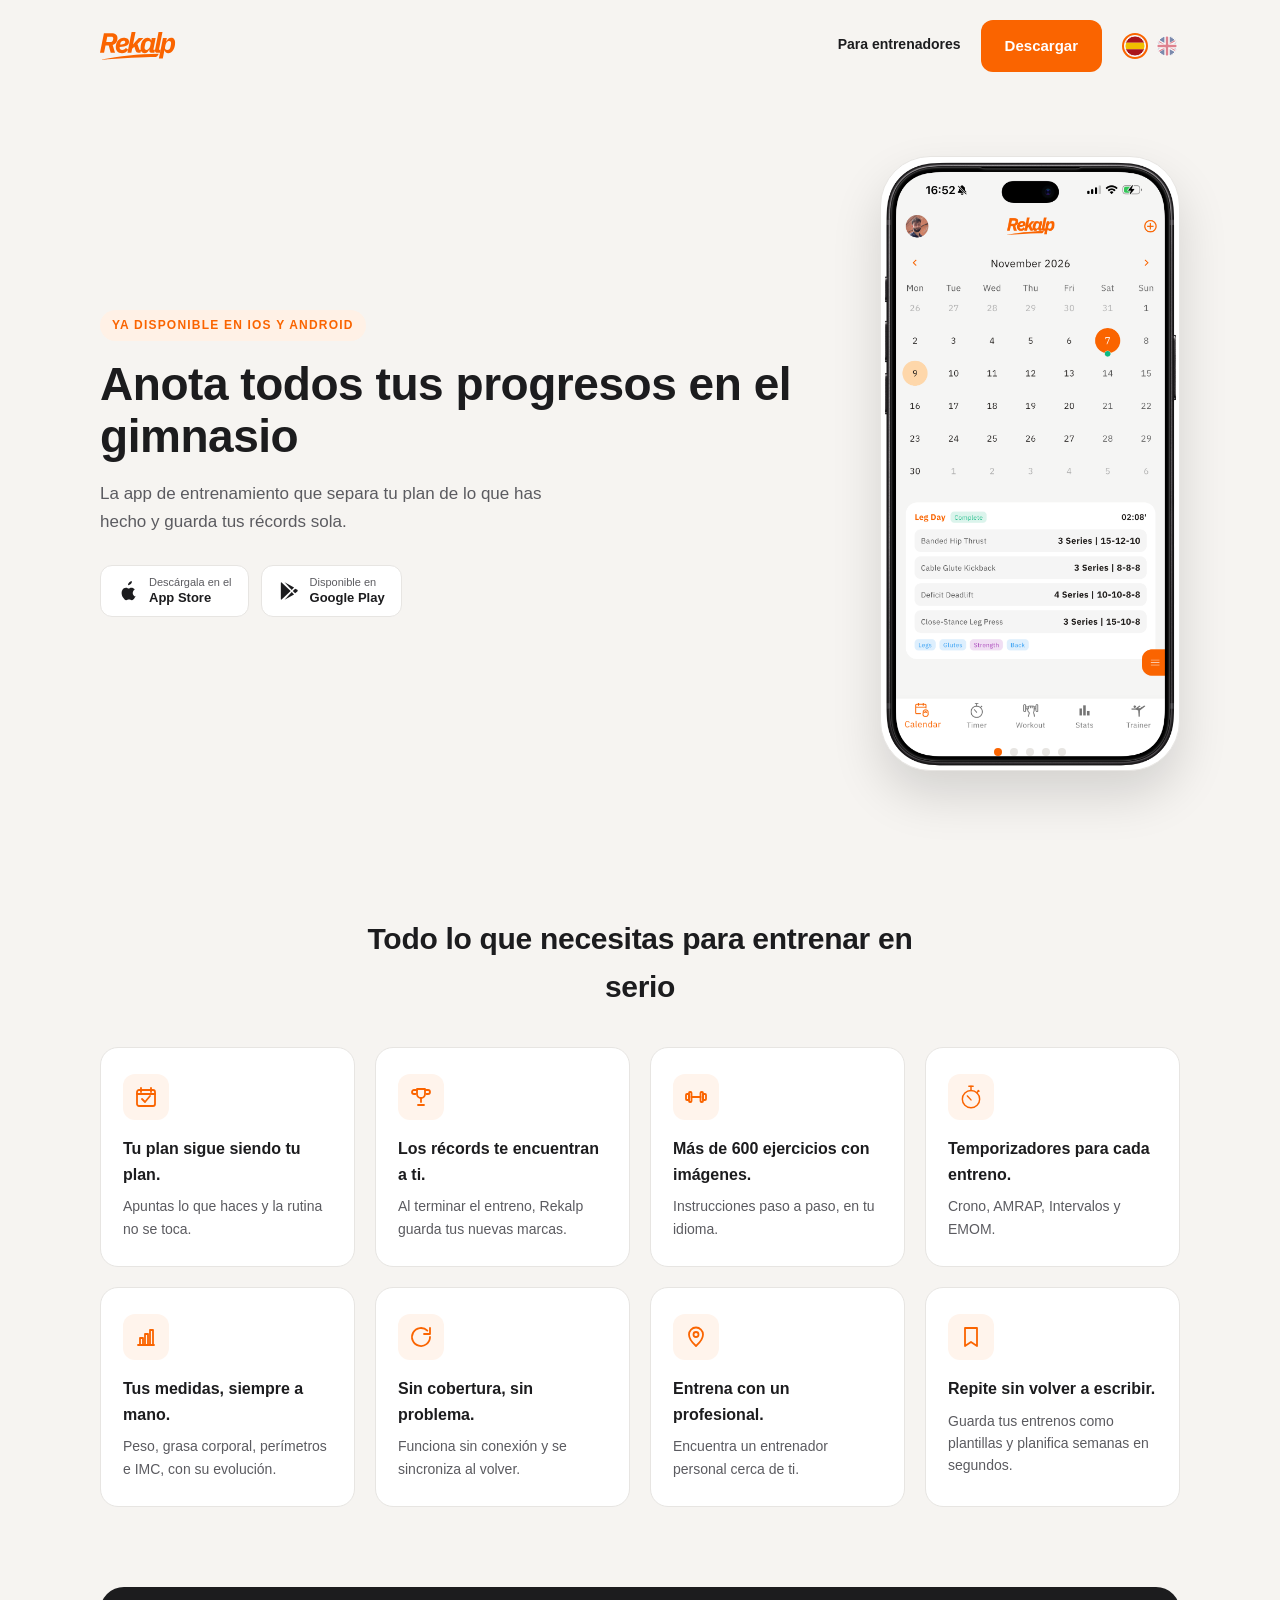
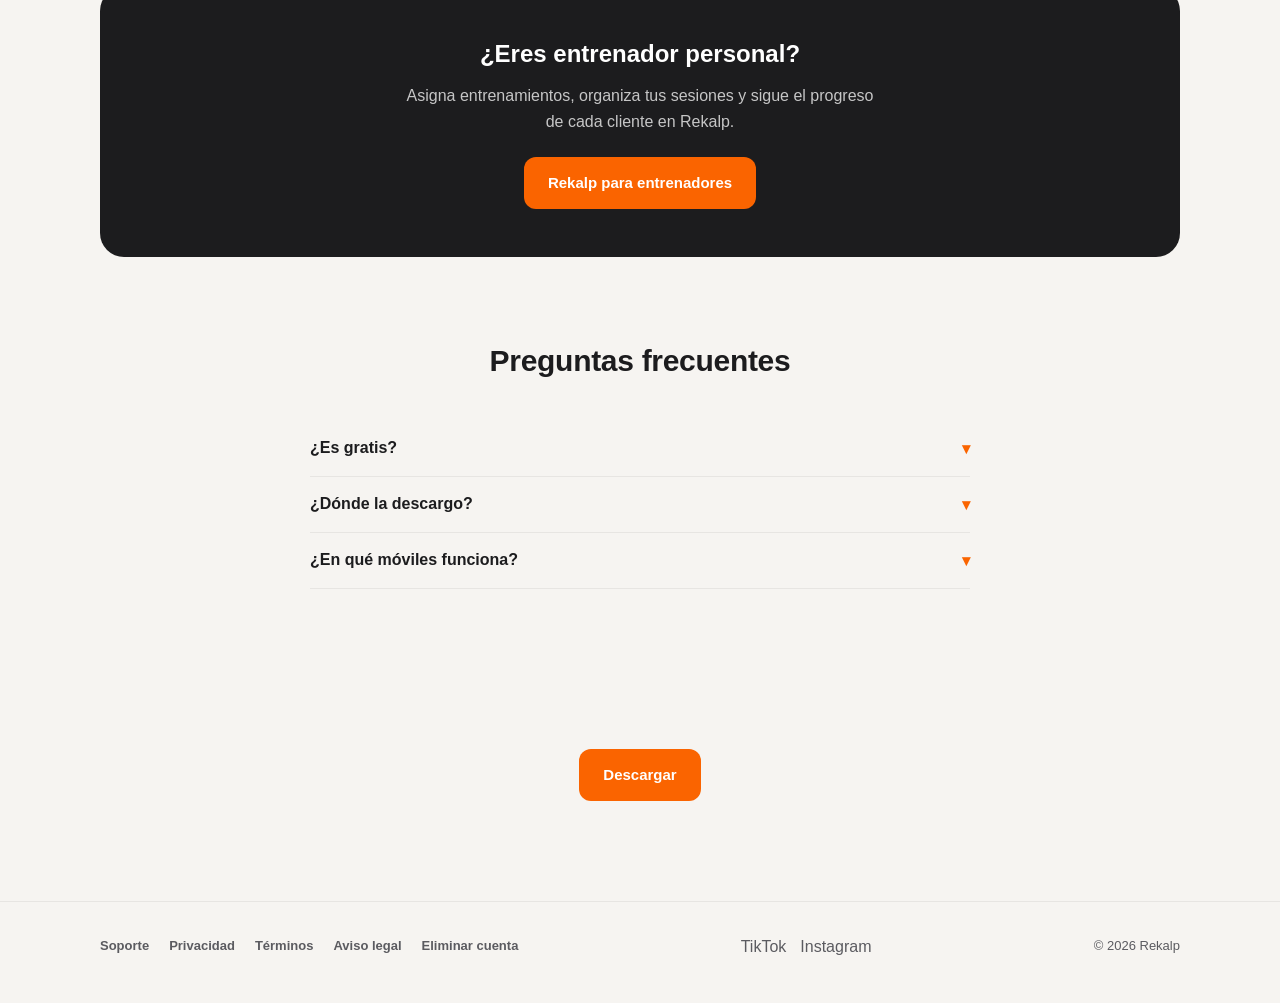
==== commit eb1cafa7: "update website for personal trainer" ====
--- a/index.html
+++ b/index.html
@@ -16,8 +16,7 @@
     <a href="index.html"><img class="brand-logo" src="assets/logo.svg" alt="Rekalp"></a>
     <div class="nav-links">
       <a class="nav-link" href="trainers/index.html" data-i18n="nav.trainersLink">Para entrenadores</a>
-      <a class="btn" data-fase="0" href="#waitlist-anchor" data-i18n="nav.ctaWaitlist">Avísame del lanzamiento</a>
-      <a class="btn" data-fase="1,2" href="download/index.html" data-i18n="nav.ctaDownload">Descargar</a>
+      <a class="btn" href="download/index.html" data-i18n="nav.ctaDownload">Descargar</a>
       <div class="lang-switch"><button type="button" data-lang-switch="es-ES" aria-label="Español"><img src="assets/icons/flag_es.svg" alt=""></button><button type="button" data-lang-switch="en" aria-label="English"><img src="assets/icons/flag_en.svg" alt=""></button></div>
     </div>
   </div>
@@ -26,66 +25,35 @@
 <header class="hero">
   <div class="wrap hero-inner">
     <div class="hero-copy">
-      <span class="eyebrow" id="waitlist-anchor" data-i18n="home.eyebrow">Ya disponible en iOS y Android</span>
+      <span class="eyebrow" data-i18n="home.eyebrow">Ya disponible en iOS y Android</span>
       <h1 data-i18n="home.title">Anota todos tus progresos en el gimnasio</h1>
       <p class="lead" data-i18n="home.subtitle">La app de entrenamiento que separa tu plan de lo que has hecho y guarda tus récords sola.</p>
 
-      <form class="waitlist-form" id="waitlist-form-users" data-fase="0" novalidate>
-        <label class="field-label" for="email-users" data-i18n="waitlistForm.emailLabel">Correo</label>
-        <input class="field-input" type="email" id="email-users" data-field="email"
-               data-i18n-attr="placeholder:waitlistForm.emailPlaceholder" placeholder="tucorreo@ejemplo.com" required>
-
-        <div class="consent-row">
-          <input type="checkbox" id="consent-users" data-field="consent"
-                 data-consent-text-key="waitlistForm.consentLabel"
-                 data-consent-text="Acepto recibir correos sobre el lanzamiento de Rekalp. Puedo darme de baja cuando quiera.">
-          <label for="consent-users">
-            <span data-i18n="waitlistForm.consentLabel">Acepto recibir correos sobre el lanzamiento de Rekalp. Puedo darme de baja cuando quiera.</span>
-            <a href="privacy/index.html" data-i18n="waitlistForm.consentPrivacyLink">Política de privacidad</a>
-          </label>
-        </div>
-
-        <div class="honeypot-field" aria-hidden="true">
-          <label for="website-users">Website</label>
-          <input type="text" id="website-users" name="website" data-field="honeypot" tabindex="-1" autocomplete="off">
-        </div>
-
-        <div class="form-error" data-field="error"></div>
-
-        <button class="btn btn-block" type="submit" data-i18n="waitlistForm.submitUsers">Avísame del lanzamiento</button>
-
-        <p class="legal-note">
-          <span data-i18n="waitlistForm.legalNoteEnd">Info en la</span>
-          <a href="privacy/index.html" data-i18n="waitlistForm.consentPrivacyLink">Política de privacidad</a>.
-        </p>
-        <p class="hero-note" data-i18n="home.noSpamNote">Muy pronto en iOS y Android.</p>
-      </form>
-
-      <div data-fase="1,2">
-        <div class="store-row">
-          <a class="store-badge" href="https://apps.apple.com/app/rekalp-workout-tracker/id6815192731?pt=94496834&amp;ct=web&amp;mt=8" target="_blank" rel="noopener noreferrer">
-            <svg viewBox="0 0 24 24" fill="currentColor"><path d="M16.365 1.43c0 1.14-.42 2.1-1.26 2.91-.9.87-1.95 1.32-3.15 1.26-.03-1.11.42-2.1 1.26-2.94.87-.9 1.98-1.35 3.15-1.23zM20.46 17.19c-.42.96-.9 1.83-1.47 2.61-.78 1.08-1.56 2.16-2.82 2.19-1.23.03-1.65-.75-3.06-.75-1.44 0-1.89.72-3.09.78-1.23.06-2.16-1.17-2.97-2.25-1.62-2.19-2.88-6.21-1.2-8.94.84-1.38 2.31-2.25 3.9-2.28 1.2-.03 1.95.81 2.97.81 1.02 0 1.65-.81 3.09-.81 1.26 0 2.61.69 3.57 1.89-3.15 1.95-2.64 6.24.09 7.56z"/></svg>
-            <span><span class="store-sub" data-i18n="stores.appleSub">Descárgala en el</span><span class="store-label">App Store</span></span>
-          </a>
-          <a class="store-badge" href="https://play.google.com/store/apps/details?id=com.brtdigitalmedia.rekalp&amp;referrer=utm_source%3Dweb" target="_blank" rel="noopener noreferrer">
-            <svg viewBox="0 0 24 24" fill="currentColor"><path d="M3.6 2.4 13.8 12 3.6 21.6c-.3-.2-.5-.5-.5-.9V3.3c0-.4.2-.7.5-.9zM15 13.2l2.5 2.5-10.3 5.9 7.8-8.4zM21.1 10.7c.6.5.6 1.3 0 1.8l-2.4 1.9L16.1 12l2.6-2.4 2.4 1.1zM15 10.8 7.2 2.4l10.3 5.9L15 10.8z"/></svg>
-            <span><span class="store-sub" data-i18n="stores.googleSub">Disponible en</span><span class="store-label">Google Play</span></span>
-          </a>
-        </div>
+      <div class="store-row">
+        <a class="store-badge" href="https://apps.apple.com/app/rekalp-workout-tracker/id6815192731?pt=94496834&amp;ct=web&amp;mt=8" target="_blank" rel="noopener noreferrer">
+          <svg viewBox="0 0 24 24" fill="currentColor"><path d="M16.365 1.43c0 1.14-.42 2.1-1.26 2.91-.9.87-1.95 1.32-3.15 1.26-.03-1.11.42-2.1 1.26-2.94.87-.9 1.98-1.35 3.15-1.23zM20.46 17.19c-.42.96-.9 1.83-1.47 2.61-.78 1.08-1.56 2.16-2.82 2.19-1.23.03-1.65-.75-3.06-.75-1.44 0-1.89.72-3.09.78-1.23.06-2.16-1.17-2.97-2.25-1.62-2.19-2.88-6.21-1.2-8.94.84-1.38 2.31-2.25 3.9-2.28 1.2-.03 1.95.81 2.97.81 1.02 0 1.65-.81 3.09-.81 1.26 0 2.61.69 3.57 1.89-3.15 1.95-2.64 6.24.09 7.56z"/></svg>
+          <span><span class="store-sub" data-i18n="stores.appleSub">Descárgala en el</span><span class="store-label">App Store</span></span>
+        </a>
+        <a class="store-badge" href="https://play.google.com/store/apps/details?id=com.brtdigitalmedia.rekalp&amp;referrer=utm_source%3Dweb" target="_blank" rel="noopener noreferrer">
+          <svg viewBox="0 0 24 24" fill="currentColor"><path d="M3.6 2.4 13.8 12 3.6 21.6c-.3-.2-.5-.5-.5-.9V3.3c0-.4.2-.7.5-.9zM15 13.2l2.5 2.5-10.3 5.9 7.8-8.4zM21.1 10.7c.6.5.6 1.3 0 1.8l-2.4 1.9L16.1 12l2.6-2.4 2.4 1.1zM15 10.8 7.2 2.4l10.3 5.9L15 10.8z"/></svg>
+          <span><span class="store-sub" data-i18n="stores.googleSub">Disponible en</span><span class="store-label">Google Play</span></span>
+        </a>
       </div>
     </div>
 
     <div class="hero-media">
-      <div class="carousel" id="heroCarousel">
+      <div class="carousel" data-carousel>
         <img class="carousel-slide active" src="screenshot_1.png" alt="Captura de la app Rekalp 1">
         <img class="carousel-slide" src="screenshot_2.png" alt="Captura de la app Rekalp 2">
         <img class="carousel-slide" src="screenshot_3.png" alt="Captura de la app Rekalp 3">
         <img class="carousel-slide" src="screenshot_4.png" alt="Captura de la app Rekalp 4">
+        <img class="carousel-slide" src="screenshot_5.png" alt="Captura de la app Rekalp 5">
         <div class="carousel-dots">
-          <button class="carousel-dot active" data-index="0" aria-label="Mostrar captura 1"></button>
-          <button class="carousel-dot" data-index="1" aria-label="Mostrar captura 2"></button>
-          <button class="carousel-dot" data-index="2" aria-label="Mostrar captura 3"></button>
-          <button class="carousel-dot" data-index="3" aria-label="Mostrar captura 4"></button>
+          <button class="carousel-dot active" aria-label="Mostrar captura 1"></button>
+          <button class="carousel-dot" aria-label="Mostrar captura 2"></button>
+          <button class="carousel-dot" aria-label="Mostrar captura 3"></button>
+          <button class="carousel-dot" aria-label="Mostrar captura 4"></button>
+          <button class="carousel-dot" aria-label="Mostrar captura 5"></button>
         </div>
       </div>
     </div>
@@ -117,25 +85,42 @@
           <svg viewBox="0 0 24 24" fill="none" stroke="currentColor" stroke-width="1.8" stroke-linecap="round" stroke-linejoin="round"><rect x="2" y="9" width="3" height="6" rx="1"/><rect x="19" y="9" width="3" height="6" rx="1"/><rect x="5" y="7" width="2.5" height="10" rx="1"/><rect x="16.5" y="7" width="2.5" height="10" rx="1"/><line x1="7.5" y1="12" x2="16.5" y2="12"/></svg>
         </div>
         <h3 data-i18n="home.advantages.item3Title">Más de 600 ejercicios con imágenes.</h3>
-        <p data-i18n="home.advantages.item3Body">Instrucciones paso a paso, en español.</p>
+        <p data-i18n="home.advantages.item3Body">Instrucciones paso a paso, en tu idioma.</p>
       </div>
       <div class="card">
         <div class="feature-icon">
           <svg viewBox="0 0 25 24" fill="none"><path d="M12.5 23.25C17.4706 23.25 21.5 19.2206 21.5 14.25C21.5 9.27944 17.4706 5.25 12.5 5.25C7.52944 5.25 3.5 9.27944 3.5 14.25C3.5 19.2206 7.52944 23.25 12.5 23.25Z" stroke="currentColor" stroke-width="1.5" stroke-linecap="round" stroke-linejoin="round"/><path d="M18.5 7.5L20.375 5.625" stroke="currentColor" stroke-width="1.5" stroke-linecap="round" stroke-linejoin="round"/><path d="M20 5.25L20.75 6" stroke="currentColor" stroke-width="1.5" stroke-linecap="round" stroke-linejoin="round"/><path d="M12.5 5.25V0.75" stroke="currentColor" stroke-width="1.5" stroke-linecap="round" stroke-linejoin="round"/><path d="M14.75 0.75H10.25" stroke="currentColor" stroke-width="1.5" stroke-linecap="round" stroke-linejoin="round"/><path d="M12.5 15.0001L8.75 10.8491" stroke="currentColor" stroke-width="1.5" stroke-linecap="round" stroke-linejoin="round"/></svg>
         </div>
-        <p data-i18n="home.allInOne.timers" style="margin:0;">Temporizadores: Crono, AMRAP, Intervalos, EMOM</p>
+        <h3 data-i18n="home.advantages.item4Title">Temporizadores para cada entreno.</h3>
+        <p data-i18n="home.advantages.item4Body">Crono, AMRAP, Intervalos y EMOM.</p>
       </div>
       <div class="card">
         <div class="feature-icon">
           <svg viewBox="0 0 24 24" fill="none" stroke="currentColor" stroke-width="1.8" stroke-linecap="round" stroke-linejoin="round"><line x1="4" y1="20" x2="20" y2="20"/><rect x="6" y="13" width="3" height="7"/><rect x="11" y="9" width="3" height="11"/><rect x="16" y="5" width="3" height="15"/></svg>
         </div>
-        <p data-i18n="home.allInOne.measurements" style="margin:0;">Medidas corporales e IMC</p>
+        <h3 data-i18n="home.advantages.item5Title">Tus medidas, siempre a mano.</h3>
+        <p data-i18n="home.advantages.item5Body">Peso, grasa corporal, perímetros e IMC, con su evolución.</p>
       </div>
       <div class="card">
         <div class="feature-icon">
           <svg viewBox="0 0 24 24" fill="none" stroke="currentColor" stroke-width="1.8" stroke-linecap="round" stroke-linejoin="round"><path d="M21 12a9 9 0 1 1-2.64-6.36"/><polyline points="21 3 21 9 15 9"/></svg>
         </div>
-        <p data-i18n="home.allInOne.offline" style="margin:0;">Funciona sin cobertura y sincroniza al volver</p>
+        <h3 data-i18n="home.advantages.item6Title">Sin cobertura, sin problema.</h3>
+        <p data-i18n="home.advantages.item6Body">Funciona sin conexión y se sincroniza al volver.</p>
+      </div>
+      <div class="card">
+        <div class="feature-icon">
+          <svg viewBox="0 0 24 24" fill="none" stroke="currentColor" stroke-width="1.8" stroke-linecap="round" stroke-linejoin="round"><path d="M12 21s-7-6.2-7-11.5a7 7 0 0 1 14 0C19 14.8 12 21 12 21Z"/><circle cx="12" cy="9.5" r="2.5"/></svg>
+        </div>
+        <h3 data-i18n="home.advantages.item7Title">Entrena con un profesional.</h3>
+        <p data-i18n="home.advantages.item7Body">Encuentra un entrenador personal cerca de ti.</p>
+      </div>
+      <div class="card">
+        <div class="feature-icon">
+          <svg viewBox="0 0 24 24" fill="none" stroke="currentColor" stroke-width="1.8" stroke-linecap="round" stroke-linejoin="round"><path d="M6 3h12v18l-6-4-6 4V3Z"/></svg>
+        </div>
+        <h3 data-i18n="home.advantages.item8Title">Repite sin volver a escribir.</h3>
+        <p data-i18n="home.advantages.item8Body">Guarda tus entrenos como plantillas y planifica semanas en segundos.</p>
       </div>
     </div>
   </div>
@@ -145,8 +130,8 @@
   <div class="wrap">
     <div class="dark-band" style="text-align:center;">
       <h2 data-i18n="home.trainerBlock.title">¿Eres entrenador personal?</h2>
-      <p style="margin:0 auto 22px; max-width:480px;" data-i18n="home.trainerBlock.body">Muy pronto podrás asignar entrenamientos y ver lo que ha hecho cada cliente.</p>
-      <a class="btn" href="trainers/index.html" data-i18n="home.trainerBlock.cta">Únete como entrenador fundador</a>
+      <p style="margin:0 auto 22px; max-width:480px;" data-i18n="home.trainerBlock.body">Asigna entrenamientos, organiza tus sesiones y sigue el progreso de cada cliente en Rekalp.</p>
+      <a class="btn" href="trainers/index.html" data-i18n="home.trainerBlock.cta">Rekalp para entrenadores</a>
     </div>
   </div>
 </section>
@@ -161,11 +146,7 @@
         <button class="faq-question"><span data-i18n="home.faq.q1">¿Es gratis?</span><span class="chevron">▾</span></button>
         <div class="faq-answer"><p data-i18n="home.faq.a1">Sí. Rekalp es gratis con anuncios. Rekalp Pro quita los anuncios y te deja usarla en hasta 3 dispositivos (2,99 €/mes o 19,99 €/año).</p></div>
       </div>
-      <div class="faq-item" data-fase="0">
-        <button class="faq-question"><span data-i18n="home.faq.q2">¿Cuándo sale?</span><span class="chevron">▾</span></button>
-        <div class="faq-answer"><p data-i18n="home.faq.a2">Muy pronto. Apúntate y te avisamos el primer día.</p></div>
-      </div>
-      <div class="faq-item" data-fase="1,2">
+      <div class="faq-item">
         <button class="faq-question"><span data-i18n="home.faq.q2Live">¿Dónde la descargo?</span><span class="chevron">▾</span></button>
         <div class="faq-answer"><p data-i18n="home.faq.a2Live">En el App Store para iPhone y en Google Play para Android.</p></div>
       </div>
@@ -179,8 +160,7 @@
 
 <section class="section" style="text-align:center;">
   <div class="wrap">
-    <a class="btn" data-fase="0" href="#waitlist-anchor" data-i18n="home.finalCta">Avísame del lanzamiento</a>
-    <a class="btn" data-fase="1,2" href="download/index.html" data-i18n="nav.ctaDownload">Descargar</a>
+    <a class="btn" href="download/index.html" data-i18n="nav.ctaDownload">Descargar</a>
   </div>
 </section>
 
@@ -202,54 +182,14 @@
   </div>
 </footer>
 
-<script src="js/fase.js"></script>
 <script src="js/i18n.js"></script>
-<script src="js/waitlist.js"></script>
+<script src="js/carousel.js"></script>
 <script>
-(function () {
-  var root = document.getElementById('heroCarousel');
-  if (root) {
-    var slides = root.querySelectorAll('.carousel-slide');
-    var dots = root.querySelectorAll('.carousel-dot');
-    var index = 0, timer;
-    function show(i) {
-      index = i;
-      slides.forEach(function (s, n) { s.classList.toggle('active', n === i); });
-      dots.forEach(function (d, n) { d.classList.toggle('active', n === i); });
-    }
-    function next() { show((index + 1) % slides.length); }
-    function restart() {
-      clearInterval(timer);
-      if (!window.matchMedia('(prefers-reduced-motion: reduce)').matches) timer = setInterval(next, 4500);
-    }
-    dots.forEach(function (dot) {
-      dot.addEventListener('click', function () { show(parseInt(dot.dataset.index, 10)); restart(); });
-    });
-    restart();
-  }
-
-  document.querySelectorAll('.faq-question').forEach(function (btn) {
-    btn.addEventListener('click', function () {
-      btn.closest('.faq-item').classList.toggle('open');
-    });
+document.querySelectorAll('.faq-question').forEach(function (btn) {
+  btn.addEventListener('click', function () {
+    btn.closest('.faq-item').classList.toggle('open');
   });
-
-  var usersForm = document.getElementById('waitlist-form-users');
-  if (usersForm && window.Rekalp) {
-    Rekalp.attachWaitlistForm(usersForm, {
-      listType: 'usuarios',
-      redirectTo: 'thanks/index.html',
-      redirectWithTipo: false,
-      messages: {
-        invalidEmail: 'Revisa el correo',
-        consentRequired: 'Marca la casilla para continuar',
-        generic: 'Algo ha fallado, inténtalo de nuevo',
-        submitting: 'Enviando…',
-        submitDefault: 'Avísame del lanzamiento'
-      }
-    });
-  }
-})();
+});
 </script>
 
 </body>
--- a/css/site.css
+++ b/css/site.css
@@ -31,6 +31,15 @@
 .nav-links { display: flex; align-items: center; gap: 20px; }
 .nav-link { font-size: 14px; font-weight: 600; color: var(--ink); border-bottom: 2px solid transparent; padding-bottom: 2px; }
 .nav-link:hover { opacity: 1; border-color: var(--accent); }
+nav.topbar .wrap > a { flex-shrink: 0; }
+@media (max-width: 480px) {
+  nav.topbar .wrap, .nav-links { gap: 10px; }
+  .nav-link { font-size: 13px; text-align: right; }
+  .nav-links .btn { padding: 10px 14px; font-size: 14px; }
+}
+@media (max-width: 360px) {
+  .nav-link { display: none; }
+}
 
 .lang-switch { display: flex; gap: 6px; }
 .lang-switch button {
@@ -85,7 +94,6 @@
 }
 .hero h1 { font-size: clamp(30px, 4.2vw, 46px); line-height: 1.12; letter-spacing: -0.01em; margin: 0 0 18px; }
 .hero p.lead { color: var(--muted); font-size: 17px; max-width: 480px; margin: 0 0 30px; }
-.hero-note { color: var(--muted); font-size: 13px; margin-top: 14px; max-width: 420px; }
 
 .hero-media { flex: 0 0 auto; margin: 0 auto; }
 .carousel {
@@ -225,37 +233,6 @@
 .faq-answer p { color: var(--muted); margin: 0 0 18px; font-size: 14px; }
 .faq-answer a { color: var(--accent); }
 
-/* ---- Forms ---- */
-.waitlist-form { max-width: 440px; }
-.field-label { display: block; font-size: 13px; font-weight: 600; margin-bottom: 6px; }
-.field-input, .field-select {
-  width: 100%;
-  background: var(--bg-raised);
-  border: 1px solid var(--line);
-  border-radius: 10px;
-  padding: 12px 14px;
-  color: var(--ink);
-  font-size: 15px;
-  margin-bottom: 16px;
-}
-.field-input:focus, .field-select:focus { outline: none; border-color: var(--accent); }
-.field-input::placeholder { color: var(--muted); }
-.consent-row { display: flex; align-items: flex-start; gap: 10px; margin-bottom: 16px; }
-.consent-row input[type="checkbox"] { margin-top: 3px; width: 18px; height: 18px; accent-color: var(--accent); flex-shrink: 0; }
-.consent-row label { font-size: 13px; color: var(--muted); }
-.consent-row a { color: var(--accent); }
-.honeypot-field { position: absolute; left: -9999px; width: 1px; height: 1px; overflow: hidden; }
-.form-error { color: #ff6b6b; font-size: 13px; margin: -4px 0 14px; display: none; }
-.legal-note { font-size: 11px; color: var(--muted); margin-top: 14px; line-height: 1.5; }
-.legal-note a { color: var(--muted); text-decoration: underline; }
-.radio-group { display: flex; flex-wrap: wrap; gap: 10px; margin-bottom: 16px; }
-.radio-chip {
-  display: inline-flex; align-items: center; gap: 6px;
-  background: var(--bg-raised); border: 1px solid var(--line);
-  border-radius: 999px; padding: 8px 14px; font-size: 13px; cursor: pointer;
-}
-.radio-chip input { accent-color: var(--accent); }
-
 /* ---- Pricing table ---- */
 .pricing-table { width: 100%; border-collapse: collapse; margin: 20px 0; font-size: 14px; }
 .pricing-table th, .pricing-table td { padding: 12px 14px; text-align: left; border-bottom: 1px solid var(--line); }
@@ -283,8 +260,6 @@
 .simple-card h1 { font-size: 28px; margin: 0 0 14px; }
 .simple-card p { color: var(--muted); font-size: 16px; margin: 0 0 20px; }
 .share-row { display: flex; gap: 12px; justify-content: center; flex-wrap: wrap; margin-top: 24px; }
-.social-row { display: flex; gap: 14px; justify-content: center; margin-top: 24px; }
-.social-row a { color: var(--muted); font-size: 14px; font-weight: 600; }
 
 /* ---- Footer ---- */
 footer { border-top: 1px solid var(--line); padding: 32px 0 44px; margin-top: 20px; }
